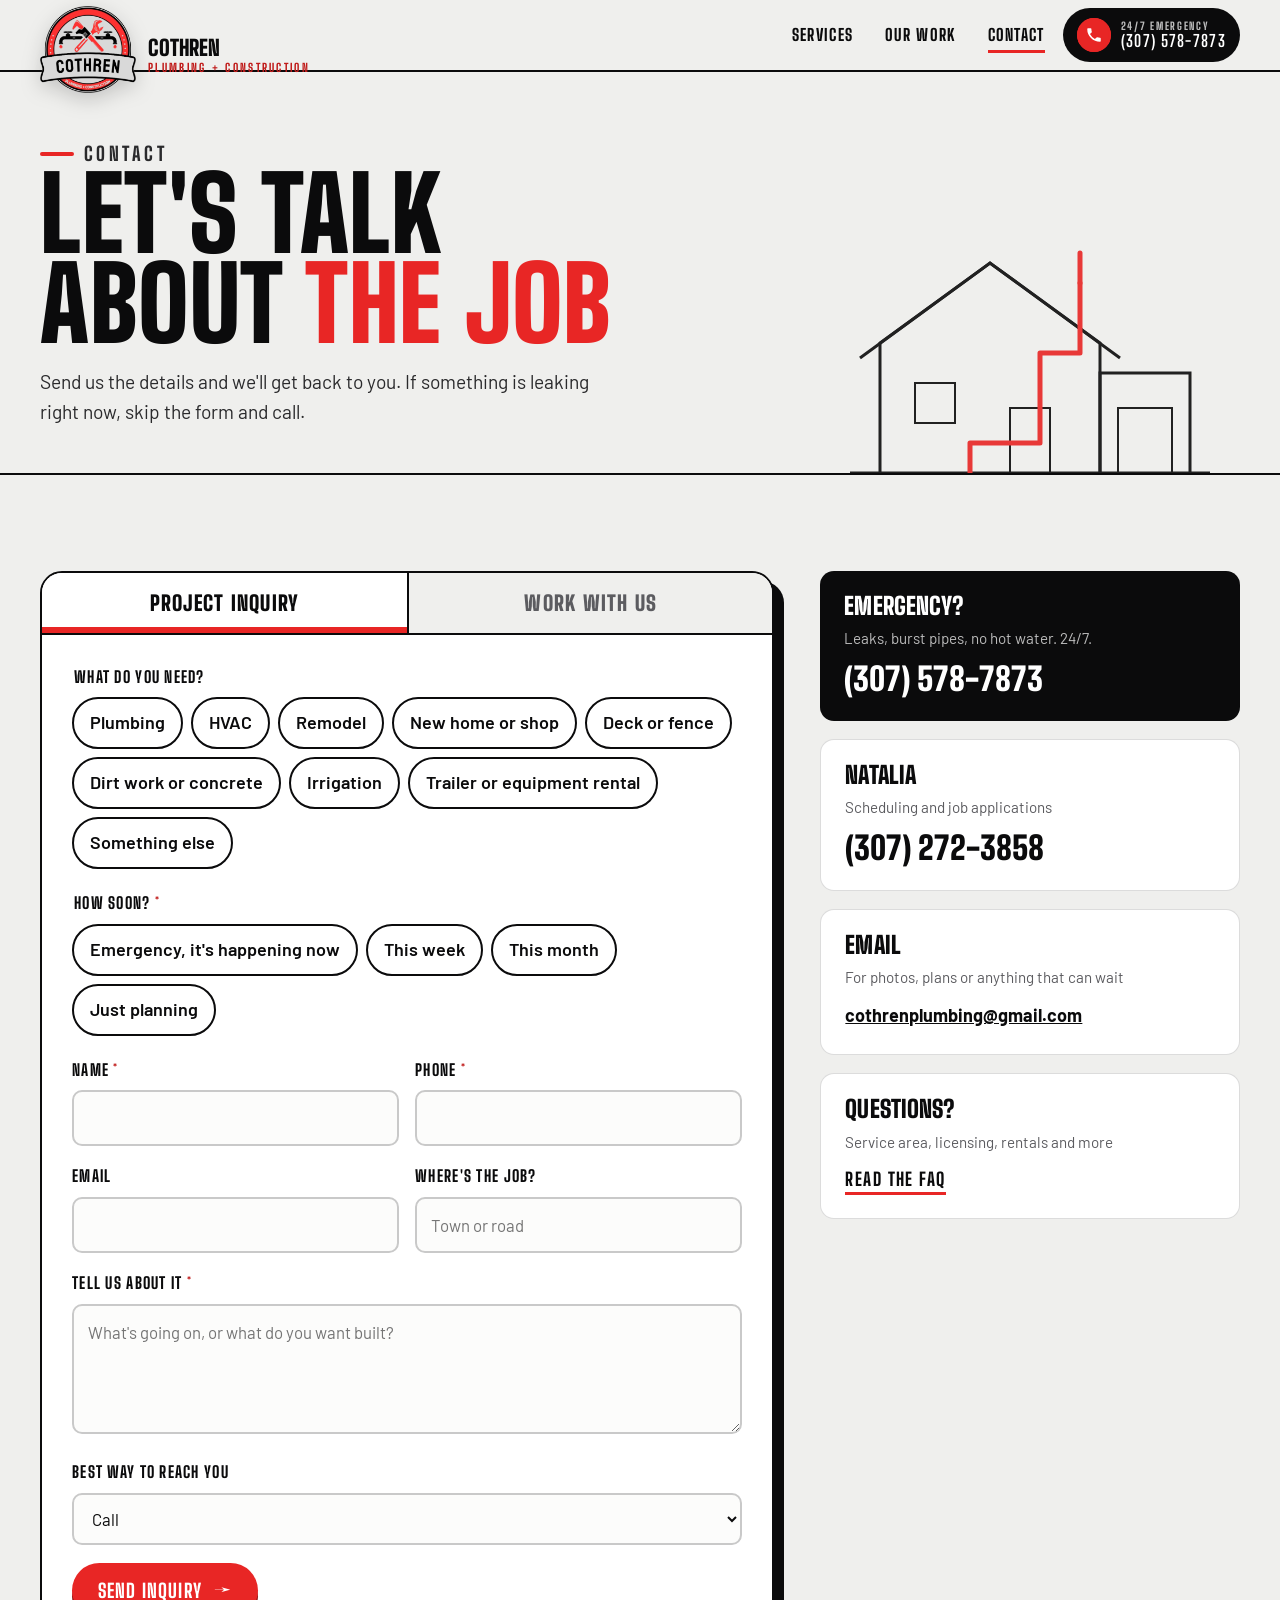
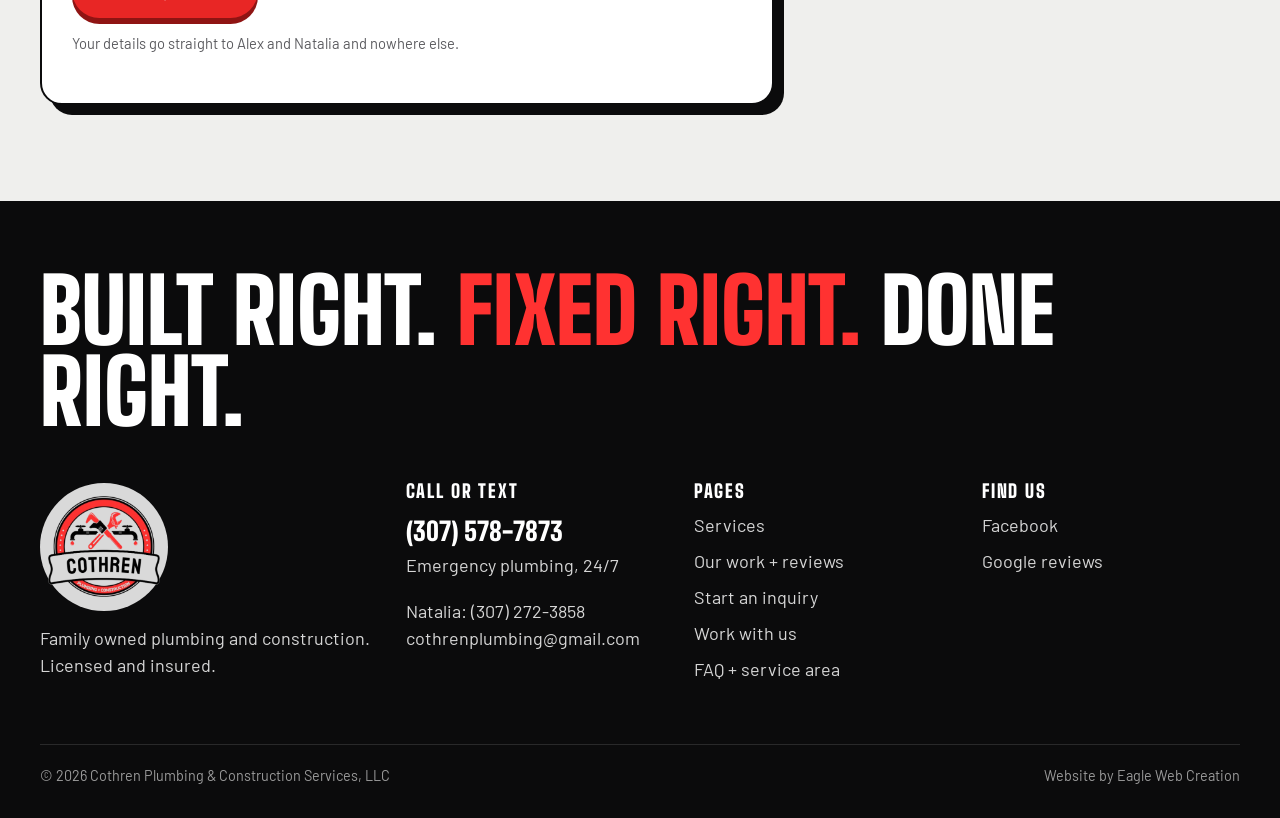
==== contact.html @ 274f6be0 "First version of the Cothren Plumbing & Construction site Five pages (home, services, work, contact," ====
<!doctype html>
<html lang="en">
<head>
<meta charset="utf-8">
<meta name="viewport" content="width=device-width, initial-scale=1">
<title>Start an Inquiry or Apply to Work With Us | Cothren Plumbing &amp; Construction</title>
<meta name="description" content="Tell Cothren Plumbing &amp; Construction about your plumbing, remodel, build or dirt work job, or send an inquiry about working on the crew. Emergency plumbing: call 24/7.">
<meta name="robots" content="noindex, nofollow">
<link rel="canonical" href="https://cothrenplumbingandconstruction.com/contact">
<meta name="theme-color" content="#0B0B0C">
<meta property="og:type" content="website">
<meta property="og:site_name" content="Cothren Plumbing &amp; Construction">
<meta property="og:title" content="Start an Inquiry or Apply to Work With Us | Cothren Plumbing &amp; Construction">
<meta property="og:description" content="Tell Cothren Plumbing &amp; Construction about your plumbing, remodel, build or dirt work job, or send an inquiry about working on the crew. Emergency plumbing: call 24/7.">
<meta property="og:url" content="https://cothrenplumbingandconstruction.com/contact">
<meta property="og:image" content="https://cothrenplumbingandconstruction.com/images/og-cothren.jpg">
<meta property="og:image:width" content="1200">
<meta property="og:image:height" content="630">
<meta property="og:image:alt" content="Cothren Plumbing &amp; Construction badge logo with the words Built right. Fixed right. Done right.">
<meta name="twitter:card" content="summary_large_image">
<link rel="icon" href="/favicon.ico" sizes="any">
<link rel="icon" href="/images/favicon-32.png" type="image/png" sizes="32x32">
<link rel="apple-touch-icon" href="/images/apple-touch-icon.png">
<link rel="preconnect" href="https://fonts.googleapis.com">
<link rel="preconnect" href="https://fonts.gstatic.com" crossorigin>
<link rel="stylesheet" href="https://fonts.googleapis.com/css2?family=Barlow:wght@400;600;700&family=Big+Shoulders+Display:wght@800;900&family=Caveat:wght@700&display=swap">
<link rel="stylesheet" href="/styles.css?v=1">
<script type="application/ld+json">{"@context":"https://schema.org","@type":["Plumber","GeneralContractor"],"@id":"https://cothrenplumbingandconstruction.com/#business","name":"Cothren Plumbing & Construction Services, LLC","alternateName":"Cothren Plumbing & Construction","slogan":"Built right. Fixed right. Done right.","url":"https://cothrenplumbingandconstruction.com/","logo":"https://cothrenplumbingandconstruction.com/images/icon-512.png","image":["https://cothrenplumbingandconstruction.com/images/og-cothren.jpg","https://cothrenplumbingandconstruction.com/images/work/kitchen-remodel.jpg","https://cothrenplumbingandconstruction.com/images/work/framing-log-cabin.jpg"],"telephone":"+13075787873","email":"cothrenplumbing@gmail.com","founder":[{"@type":"Person","name":"Alex Cothren"},{"@type":"Person","name":"Natalia Cothren"}],"address":{"@type":"PostalAddress","addressLocality":"Lovell","addressRegion":"WY","addressCountry":"US"},"areaServed":[{"@type":"City","name":"Lovell, Wyoming"},{"@type":"Place","name":"Big Horn Basin, Wyoming"}],"openingHoursSpecification":[{"@type":"OpeningHoursSpecification","dayOfWeek":["Monday","Tuesday","Wednesday","Thursday","Friday","Saturday","Sunday"],"opens":"00:00","closes":"23:59"}],"contactPoint":[{"@type":"ContactPoint","telephone":"+13075787873","contactType":"customer service","availableLanguage":"English"},{"@type":"ContactPoint","telephone":"+13072723858","contactType":"employment inquiries"}],"knowsAbout":["Plumbing","HVAC","Remodeling","New construction","Excavation","Concrete","Irrigation"],"hasOfferCatalog":{"@type":"OfferCatalog","name":"Plumbing and construction services","itemListElement":[{"@type":"Offer","itemOffered":{"@type":"Service","name":"Emergency plumbing"}},{"@type":"Offer","itemOffered":{"@type":"Service","name":"Plumbing repair"}},{"@type":"Offer","itemOffered":{"@type":"Service","name":"Water heater repair and replacement"}},{"@type":"Offer","itemOffered":{"@type":"Service","name":"Sewer and drain lines"}},{"@type":"Offer","itemOffered":{"@type":"Service","name":"HVAC"}},{"@type":"Offer","itemOffered":{"@type":"Service","name":"Full and partial remodels"}},{"@type":"Offer","itemOffered":{"@type":"Service","name":"Bathroom remodels"}},{"@type":"Offer","itemOffered":{"@type":"Service","name":"Flooring"}},{"@type":"Offer","itemOffered":{"@type":"Service","name":"Framing"}},{"@type":"Offer","itemOffered":{"@type":"Service","name":"Drywall"}},{"@type":"Offer","itemOffered":{"@type":"Service","name":"Painting"}},{"@type":"Offer","itemOffered":{"@type":"Service","name":"Window installation"}},{"@type":"Offer","itemOffered":{"@type":"Service","name":"New construction homes"}},{"@type":"Offer","itemOffered":{"@type":"Service","name":"New construction shops"}},{"@type":"Offer","itemOffered":{"@type":"Service","name":"Shed and garage builds"}},{"@type":"Offer","itemOffered":{"@type":"Service","name":"Deck and fence building and repair"}},{"@type":"Offer","itemOffered":{"@type":"Service","name":"Excavation"}},{"@type":"Offer","itemOffered":{"@type":"Service","name":"Dirt work"}},{"@type":"Offer","itemOffered":{"@type":"Service","name":"Concrete"}},{"@type":"Offer","itemOffered":{"@type":"Service","name":"Irrigation, pump and sprinkler installation and repair"}},{"@type":"Offer","itemOffered":{"@type":"Service","name":"Custom landscaping"}},{"@type":"Offer","itemOffered":{"@type":"Service","name":"Trailer and equipment rentals"}}]},"sameAs":["https://www.facebook.com/profile.php?id=100093458192130","https://maps.google.com/?cid=2428096100766820011"]}</script>
<script type="application/ld+json">{"@context":"https://schema.org","@type":"BreadcrumbList","itemListElement":[{"@type":"ListItem","position":1,"name":"Home","item":"https://cothrenplumbingandconstruction.com/"},{"@type":"ListItem","position":2,"name":"Contact","item":"https://cothrenplumbingandconstruction.com/contact"}]}</script>
</head>
<body>
<a class="skip" href="#main">Skip to content</a>
<header class="top">
  <div class="wrap">
    <a class="brand" href="/" aria-label="Cothren Plumbing &amp; Construction home">
      <img src="/images/logo-badge-360.png" alt="" width="360" height="325">
      <span class="name">Cothren<small>Plumbing + Construction</small></span>
    </a>
    <button class="menu-btn" type="button" aria-expanded="false" aria-controls="nav" aria-label="Menu"><span></span><span></span><span></span></button>
    <nav class="nav" id="nav" aria-label="Main">
      <a href="/services">Services</a>
      <a href="/work">Our Work</a>
      <a href="/contact" aria-current="page">Contact</a>
      <a class="call-pill" href="tel:+13075787873"><span class="dot"><svg viewBox="0 0 24 24" width="18" height="18" aria-hidden="true"><path fill="currentColor" d="M6.6 10.8a15.1 15.1 0 0 0 6.6 6.6l2.2-2.2a1 1 0 0 1 1-.25 11.4 11.4 0 0 0 3.6.57 1 1 0 0 1 1 1V20a1 1 0 0 1-1 1A17 17 0 0 1 3 4a1 1 0 0 1 1-1h3.5a1 1 0 0 1 1 1c0 1.25.2 2.45.57 3.57a1 1 0 0 1-.25 1z"/></svg></span><span><small>24/7 emergency</small><b>(307) 578-7873</b></span></a>
    </nav>
  </div>
</header>
<main id="main">
<section class="page-head">
  <div class="wrap">
    <p class="kicker">Contact</p>
    <h1>Let's talk<br>about <em>the job</em></h1>
    <p>Send us the details and we'll get back to you. If something is leaking right now, skip the form and call.</p>
  </div>
  <svg class="mini-house" viewBox="0 0 420 260" fill="none" aria-hidden="true">
  <path d="M30 250h360" stroke="#0B0B0C" stroke-width="3"/>
  <path d="M60 250V120l110-80 110 80v130" stroke="#0B0B0C" stroke-width="3"/>
  <path d="M280 250V150h90v100" stroke="#0B0B0C" stroke-width="3"/>
  <path d="M40 135l130-95 130 95" stroke="#0B0B0C" stroke-width="3"/>
  <rect x="95" y="160" width="40" height="40" stroke="#0B0B0C" stroke-width="2"/>
  <rect x="190" y="185" width="40" height="65" stroke="#0B0B0C" stroke-width="2"/>
  <rect x="298" y="185" width="54" height="65" stroke="#0B0B0C" stroke-width="2"/>
  <path d="M150 250v-30h70v-90h40V60" stroke="#E82625" stroke-width="5" stroke-linecap="round" stroke-linejoin="round"/>
  <line x1="260" y1="60" x2="260" y2="30" stroke="#E82625" stroke-width="5" stroke-linecap="round"/>
</svg>
</section>
<section class="pad">
  <div class="wrap contact-grid">
    <div class="formbox">
      <div class="tabs" role="tablist" aria-label="Choose a form">
        <button role="tab" id="tab-project" aria-selected="true" aria-controls="project-form">Project inquiry</button>
        <button role="tab" id="tab-job" aria-selected="false" aria-controls="job-form" tabindex="-1">Work with us</button>
      </div>

      <form class="inq" id="project-form" role="tabpanel" aria-labelledby="tab-project" action="https://formsubmit.co/cothrenplumbing@gmail.com" method="POST">
        <input type="hidden" name="_subject" value="New project inquiry from the website">
        <input type="hidden" name="_template" value="table">
        <input type="hidden" name="Form" value="Project inquiry">
        <div class="hp" aria-hidden="true"><label>Leave this empty <input type="text" name="_honey" tabindex="-1" autocomplete="off"></label></div>
        <fieldset><legend>What do you need?</legend><div class="chips"><label><input type="checkbox" name="Job type" value="Plumbing" data-k="plumbing"><span>Plumbing</span></label><label><input type="checkbox" name="Job type" value="HVAC" data-k="hvac"><span>HVAC</span></label><label><input type="checkbox" name="Job type" value="Remodel" data-k="remodel"><span>Remodel</span></label><label><input type="checkbox" name="Job type" value="New home or shop" data-k="new-build"><span>New home or shop</span></label><label><input type="checkbox" name="Job type" value="Deck or fence" data-k="deck"><span>Deck or fence</span></label><label><input type="checkbox" name="Job type" value="Dirt work or concrete" data-k="dirt"><span>Dirt work or concrete</span></label><label><input type="checkbox" name="Job type" value="Irrigation" data-k="irrigation"><span>Irrigation</span></label><label><input type="checkbox" name="Job type" value="Trailer or equipment rental" data-k="rentals"><span>Trailer or equipment rental</span></label><label><input type="checkbox" name="Job type" value="Something else" data-k="other"><span>Something else</span></label></div></fieldset>
        <fieldset><legend>How soon? <span class="req">*</span></legend><div class="chips"><label class=urgent><input type="radio" name="How soon" value="Emergency, it's happening now" required><span>Emergency, it's happening now</span></label><label><input type="radio" name="How soon" value="This week"><span>This week</span></label><label><input type="radio" name="How soon" value="This month"><span>This month</span></label><label><input type="radio" name="How soon" value="Just planning"><span>Just planning</span></label></div></fieldset>
        <div class="alert" id="urgent-alert" hidden><svg viewBox="0 0 24 24" width="18" height="18" aria-hidden="true"><path fill="currentColor" d="M6.6 10.8a15.1 15.1 0 0 0 6.6 6.6l2.2-2.2a1 1 0 0 1 1-.25 11.4 11.4 0 0 0 3.6.57 1 1 0 0 1 1 1V20a1 1 0 0 1-1 1A17 17 0 0 1 3 4a1 1 0 0 1 1-1h3.5a1 1 0 0 1 1 1c0 1.25.2 2.45.57 3.57a1 1 0 0 1-.25 1z"/></svg><span>For an emergency, please call <a href="tel:+13075787873">(307) 578-7873</a> now. We take calls 24/7.</span></div>
        <div class="row2">
          <div class="field"><label class="lbl" for="p-name">Name <span class="req">*</span></label><input type="text" id="p-name" name="Name" autocomplete="name" required></div>
          <div class="field"><label class="lbl" for="p-phone">Phone <span class="req">*</span></label><input type="tel" id="p-phone" name="Phone" autocomplete="tel" required></div>
        </div>
        <div class="row2">
          <div class="field"><label class="lbl" for="p-email">Email</label><input type="email" id="p-email" name="email" autocomplete="email"></div>
          <div class="field"><label class="lbl" for="p-where">Where's the job?</label><input type="text" id="p-where" name="Job location" placeholder="Town or road"></div>
        </div>
        <div class="field"><label class="lbl" for="p-msg">Tell us about it <span class="req">*</span></label><textarea id="p-msg" name="Details" required placeholder="What's going on, or what do you want built?"></textarea></div>
        <div class="field"><label class="lbl" for="p-best">Best way to reach you</label><select id="p-best" name="Best way to reach you"><option>Call</option><option>Text</option><option>Email</option></select></div>
        <button class="btn" type="submit">Send inquiry <span class="arr" aria-hidden="true">&rarr;</span></button>
        <p class="form-note" hidden aria-live="polite"></p>
        <p class="fine">Your details go straight to Alex and Natalia and nowhere else.</p>
      </form>

      <form class="inq" id="job-form" role="tabpanel" aria-labelledby="tab-job" action="https://formsubmit.co/cothrenplumbing@gmail.com" method="POST" hidden>
        <input type="hidden" name="_subject" value="Employment inquiry from the website">
        <input type="hidden" name="_template" value="table">
        <input type="hidden" name="Form" value="Employment inquiry">
        <div class="hp" aria-hidden="true"><label>Leave this empty <input type="text" name="_honey" tabindex="-1" autocomplete="off"></label></div>
        <p style="font-size:1.1rem">Want to work with us? Tell us a little about yourself and Natalia will reach out about next steps.</p>
        <div class="row2">
          <div class="field"><label class="lbl" for="j-name">Name <span class="req">*</span></label><input type="text" id="j-name" name="Name" autocomplete="name" required></div>
          <div class="field"><label class="lbl" for="j-phone">Phone <span class="req">*</span></label><input type="tel" id="j-phone" name="Phone" autocomplete="tel" required></div>
        </div>
        <div class="field"><label class="lbl" for="j-email">Email</label><input type="email" id="j-email" name="email" autocomplete="email"></div>
        <div class="row2">
          <div class="field"><label class="lbl" for="j-trade">Position or trade <span class="req">*</span></label><select id="j-trade" name="Position or trade" required><option value="">Pick one</option><option>Plumbing</option><option>Construction or carpentry</option><option>Equipment operator or dirt work</option><option>General laborer</option><option>Other</option></select></div>
          <div class="field"><label class="lbl" for="j-exp">Experience <span class="req">*</span></label><select id="j-exp" name="Experience" required><option value="">Pick one</option><option>New and ready to learn</option><option>Less than 1 year</option><option>1 to 3 years</option><option>3 to 5 years</option><option>5+ years</option></select></div>
        </div>
        <div class="field"><label class="lbl" for="j-lic">Licenses or certifications</label><input type="text" id="j-lic" name="Licenses or certifications" placeholder="Optional"></div>
        <div class="field"><label class="lbl" for="j-msg">Tell us about yourself</label><textarea id="j-msg" name="About" placeholder="Past jobs, what you're good at, when you can start"></textarea></div>
        <button class="btn" type="submit">Send job inquiry <span class="arr" aria-hidden="true">&rarr;</span></button>
        <p class="form-note" hidden aria-live="polite"></p>
        <p class="fine">Please don't include your social security number, birth date or ID numbers here. Prefer a paper or email application? Call or text Natalia at <a href="tel:+13072723858">(307) 272-3858</a>.</p>
      </form>
    </div>

    <aside class="side">
      <div class="card red">
        <h3>Emergency?</h3>
        <small>Leaks, burst pipes, no hot water. 24/7.</small>
        <a class="big" href="tel:+13075787873">(307) 578-7873</a>
      </div>
      <div class="card">
        <h3>Natalia</h3>
        <small>Scheduling and job applications</small>
        <a class="big" href="tel:+13072723858">(307) 272-3858</a>
      </div>
      <div class="card">
        <h3>Email</h3>
        <small>For photos, plans or anything that can wait</small>
        <a href="mailto:cothrenplumbing@gmail.com" style="font-weight:700;word-break:break-all">cothrenplumbing@gmail.com</a>
      </div>
      <div class="card">
        <h3>Questions?</h3>
        <small>Service area, licensing, rentals and more</small>
        <a class="textlink" href="/faq">Read the FAQ</a>
      </div>
    </aside>
  </div>
</section>
</main>
<footer class="foot">
  <div class="wrap">
    <p class="motto-line">Built right. <span>Fixed right.</span> Done right.</p>
    <div class="cols">
      <div>
        <div class="disc"><img src="/images/logo-badge-360.png" alt="Cothren Plumbing &amp; Construction logo" width="360" height="325" loading="lazy"></div>
        <p>Family owned plumbing and construction. Licensed and insured.</p>
      </div>
      <div>
        <h4>Call or text</h4>
        <p><a class="tel" href="tel:+13075787873">(307) 578-7873</a><br>Emergency plumbing, 24/7</p>
        <p>Natalia: <a href="tel:+13072723858">(307) 272-3858</a><br><a href="mailto:cothrenplumbing@gmail.com">cothrenplumbing@gmail.com</a></p>
      </div>
      <div>
        <h4>Pages</h4>
        <ul><li><a href="/services">Services</a></li><li><a href="/work">Our work + reviews</a></li><li><a href="/contact">Start an inquiry</a></li><li><a href="/contact#jobs">Work with us</a></li><li><a href="/faq">FAQ + service area</a></li></ul>
      </div>
      <div>
        <h4>Find us</h4>
        <ul><li><a href="https://www.facebook.com/profile.php?id=100093458192130" rel="noopener" target="_blank">Facebook</a></li><li><a href="https://maps.google.com/?cid=2428096100766820011" rel="noopener" target="_blank">Google reviews</a></li></ul>
      </div>
    </div>
    <div class="legal"><span>&copy; <span data-year>2026</span> Cothren Plumbing &amp; Construction Services, LLC</span><span>Website by <a href="https://eaglewebcreation.com" rel="noopener">Eagle Web Creation</a></span></div>
  </div>
</footer>
<nav class="dock" aria-label="Quick contact"><a href="tel:+13075787873"><svg viewBox="0 0 24 24" width="18" height="18" aria-hidden="true"><path fill="currentColor" d="M6.6 10.8a15.1 15.1 0 0 0 6.6 6.6l2.2-2.2a1 1 0 0 1 1-.25 11.4 11.4 0 0 0 3.6.57 1 1 0 0 1 1 1V20a1 1 0 0 1-1 1A17 17 0 0 1 3 4a1 1 0 0 1 1-1h3.5a1 1 0 0 1 1 1c0 1.25.2 2.45.57 3.57a1 1 0 0 1-.25 1z"/></svg> Call</a><a href="/contact">Inquiry</a></nav>
<script src="/site.js?v=1" defer></script>
</body>
</html>
---- styles.css ----
/* Cothren Plumbing & Construction — site styles
   Palette from their badge logo: red, black, white and the light shop grey. */
:root {
  --red: #E82625;        /* badge red, slightly deepened for text on light */
  --red-bright: #FF3231; /* badge red as drawn */
  --red-ink: #C01B1A;    /* small red text on white */
  --ink: #0B0B0C;
  --ink-2: #2A2A2C;
  --grey: #D9D9D9;       /* their site grey */
  --paper: #EFEFED;
  --white: #FFFFFF;
  --muted: #5C5C60;
  --line: rgba(11, 11, 12, .14);
  --display: "Big Shoulders Display", "Oswald", "Arial Narrow", sans-serif;
  --body: "Barlow", "Segoe UI", Arial, sans-serif;
  --hand: "Caveat", "Comic Sans MS", cursive;
  --wrap: 1200px;
  --radius: 14px;
}
*, *::before, *::after { box-sizing: border-box; }
html { -webkit-text-size-adjust: 100%; scroll-behavior: smooth; }
@media (prefers-reduced-motion: reduce) { html { scroll-behavior: auto; } *, *::before, *::after { animation-duration: .001ms !important; animation-iteration-count: 1 !important; transition-duration: .001ms !important; } }
body { margin: 0; font-family: var(--body); font-size: 18px; line-height: 1.55; color: var(--ink); background: var(--paper); }
img { max-width: 100%; height: auto; display: block; }
a { color: inherit; }
p { margin: 0 0 1em; }
h1, h2, h3, h4 { font-family: var(--display); font-weight: 900; line-height: .95; margin: 0 0 .4em; letter-spacing: .005em; text-transform: uppercase; }
h2 { font-size: clamp(2.4rem, 5.4vw, 4.4rem); }
h3 { font-size: 1.7rem; }
.wrap { width: min(var(--wrap), 100% - 32px); margin-inline: auto; }
.skip { position: absolute; left: -999px; top: 8px; background: var(--ink); color: #fff; padding: 10px 14px; z-index: 100; }
.skip:focus { left: 8px; }
:focus-visible { outline: 3px solid var(--red); outline-offset: 3px; }
.sr { position: absolute; width: 1px; height: 1px; overflow: hidden; clip: rect(0 0 0 0); white-space: nowrap; }
.hand { font-family: var(--hand); font-weight: 700; text-transform: none; letter-spacing: 0; }
.kicker { font-family: var(--display); font-weight: 800; text-transform: uppercase; letter-spacing: .18em; font-size: .92rem; color: var(--red-ink); display: inline-flex; align-items: center; gap: 10px; margin: 0 0 14px; }
.kicker::before { content: ""; width: 34px; height: 4px; border-radius: 4px; background: var(--red); }
.on-dark .kicker { color: var(--red-bright); }

/* ---------- buttons ---------- */
.btn { --bg: var(--red); --fg: #fff; display: inline-flex; align-items: center; gap: 12px; padding: 16px 26px; border-radius: 999px; background: var(--bg); color: var(--fg); font-family: var(--display); font-weight: 800; font-size: 1.2rem; letter-spacing: .06em; text-transform: uppercase; text-decoration: none; border: 0; cursor: pointer; position: relative; overflow: hidden; transition: transform .2s ease, box-shadow .2s ease; box-shadow: 0 6px 0 #8f1413; }
.btn:hover { transform: translateY(-2px); box-shadow: 0 8px 0 #8f1413; }
.btn:active { transform: translateY(4px); box-shadow: 0 2px 0 #8f1413; }
.btn .arr { transition: transform .2s ease; }
.btn:hover .arr { transform: translateX(4px); }
.btn.dark { --bg: var(--ink); box-shadow: 0 6px 0 #000; }
.btn.light { --bg: #fff; --fg: var(--ink); box-shadow: 0 6px 0 var(--grey); }
.textlink { font-family: var(--display); font-weight: 800; text-transform: uppercase; letter-spacing: .08em; text-decoration: none; border-bottom: 3px solid var(--red); padding-bottom: 2px; }
.textlink:hover { color: var(--red-ink); }

/* ---------- header: the badge hangs below the bar like a tag ---------- */
.top { position: sticky; top: 0; z-index: 40; background: rgba(239, 239, 237, .92); backdrop-filter: saturate(1.4) blur(8px); -webkit-backdrop-filter: saturate(1.4) blur(8px); border-bottom: 2px solid var(--ink); }
.top .wrap { display: flex; align-items: center; gap: 24px; height: 70px; }
.brand { display: flex; align-items: center; gap: 12px; text-decoration: none; flex: 0 0 auto; align-self: flex-start; }
.brand img { width: 96px; height: auto; margin-top: 6px; filter: drop-shadow(0 6px 10px rgba(0,0,0,.18)); transition: transform .3s ease; }
.brand:hover img { transform: rotate(-6deg); }
.brand .name { font-family: var(--display); font-weight: 900; text-transform: uppercase; line-height: .9; font-size: 1.35rem; margin-top: 20px; }
.brand .name small { display: block; font-size: .72rem; letter-spacing: .2em; color: var(--red-ink); font-weight: 800; margin-top: 4px; }
.nav { margin-left: auto; display: flex; align-items: center; gap: 4px; }
.nav a { font-family: var(--display); font-weight: 800; text-transform: uppercase; letter-spacing: .08em; text-decoration: none; font-size: 1.02rem; padding: 10px 14px; border-radius: 999px; position: relative; }
.nav a::after { content: ""; position: absolute; left: 14px; right: 14px; bottom: 5px; height: 3px; background: var(--red); transform: scaleX(0); transform-origin: left; transition: transform .25s ease; }
.nav a:hover::after, .nav a[aria-current="page"]::after { transform: scaleX(1); }
.call-pill { display: inline-flex; align-items: center; gap: 10px; background: var(--ink); color: #fff; text-decoration: none; padding: 8px 16px 8px 8px; border-radius: 999px; font-family: var(--display); font-weight: 800; letter-spacing: .05em; font-size: 1.05rem; white-space: nowrap; }
.call-pill .dot { width: 34px; height: 34px; border-radius: 50%; background: var(--red); display: grid; place-items: center; position: relative; }
.call-pill .dot::after { content: ""; position: absolute; inset: 0; border-radius: 50%; border: 2px solid var(--red); animation: ping 2.2s ease-out infinite; }
.call-pill small { display: block; font-size: .66rem; letter-spacing: .16em; color: #bdbdbd; line-height: 1; }
.call-pill b { display: block; line-height: 1.05; }
@keyframes ping { from { transform: scale(1); opacity: .9; } to { transform: scale(1.8); opacity: 0; } }
.menu-btn { display: none; margin-left: auto; background: var(--ink); color: #fff; border: 0; width: 48px; height: 48px; border-radius: 50%; cursor: pointer; }
.menu-btn span { display: block; width: 20px; height: 2px; background: #fff; margin: 4px auto; transition: transform .2s ease, opacity .2s ease; }
.menu-btn[aria-expanded="true"] span:nth-child(1) { transform: translateY(6px) rotate(45deg); }
.menu-btn[aria-expanded="true"] span:nth-child(2) { opacity: 0; }
.menu-btn[aria-expanded="true"] span:nth-child(3) { transform: translateY(-6px) rotate(-45deg); }
@media (max-width: 980px) {
  .top .wrap { height: 62px; }
  .brand img { width: 74px; }
  .brand .name { margin-top: 14px; font-size: 1.15rem; }
  .menu-btn { display: block; }
  .nav { position: fixed; inset: 62px 0 auto 0; flex-direction: column; align-items: stretch; gap: 0; background: var(--ink); padding: 18px 16px 26px; transform: translateY(-120%); transition: transform .3s ease; z-index: -1; }
  .nav.open { transform: none; }
  .nav a { color: #fff; font-size: 1.6rem; padding: 12px 6px; border-bottom: 1px solid rgba(255,255,255,.12); border-radius: 0; }
  .nav a::after { left: 6px; right: auto; width: 40px; bottom: 8px; }
  .nav .call-pill { margin-top: 18px; justify-content: center; padding: 12px; font-size: 1.3rem; border: 2px solid var(--red); }
  .nav .call-pill::after { display: none; }
}
@media (max-width: 420px) { .brand .name { display: none; } }

/* sticky phone bar on small screens */
.dock { display: none; }
@media (max-width: 760px) {
  .dock { display: grid; grid-template-columns: 1fr 1fr; position: fixed; left: 0; right: 0; bottom: 0; z-index: 45; background: var(--ink); padding: 8px 10px calc(8px + env(safe-area-inset-bottom)); gap: 8px; box-shadow: 0 -6px 20px rgba(0,0,0,.25); }
  .dock a { display: flex; align-items: center; justify-content: center; gap: 8px; padding: 12px 6px; border-radius: 10px; font-family: var(--display); font-weight: 800; text-transform: uppercase; letter-spacing: .06em; text-decoration: none; color: #fff; font-size: 1.05rem; }
  .dock a:first-child { background: var(--red); }
  .dock a:last-child { border: 2px solid #fff; }
  body { padding-bottom: 74px; }
}

/* ---------- home hero: motto left, 3D house right ---------- */
.hero { position: relative; overflow: hidden; padding: 70px 0 40px; }
.hero .wrap { display: grid; grid-template-columns: minmax(0, 5fr) minmax(0, 7fr); align-items: center; gap: 10px; }
.motto { font-size: clamp(3.6rem, 9vw, 7.6rem); line-height: .86; margin: 0 0 26px; }
.motto span { display: block; position: relative; width: max-content; max-width: 100%; }
.motto .ln { opacity: 0; transform: translateY(24px); animation: rise .7s cubic-bezier(.2,.8,.2,1) forwards; }
.motto .ln:nth-child(2) { animation-delay: .18s; color: var(--red); }
.motto .ln:nth-child(3) { animation-delay: .36s; }
.motto .ln:nth-child(2)::after { content: ""; position: absolute; left: 0; right: 0; bottom: -2px; height: 8px; background: var(--ink); transform: scaleX(0); transform-origin: left; animation: wipe .6s .9s ease forwards; }
@keyframes rise { to { opacity: 1; transform: none; } }
@keyframes wipe { to { transform: scaleX(1); } }
.hero-lede { font-size: 1.2rem; max-width: 34ch; color: var(--ink-2); margin-bottom: 28px; }
.hero-cta { display: flex; flex-wrap: wrap; align-items: center; gap: 18px 26px; }
.hero-cta .or { font-family: var(--display); font-weight: 800; text-transform: uppercase; letter-spacing: .08em; }
.hero-cta .or a { color: var(--red-ink); text-decoration: none; border-bottom: 3px solid currentColor; }
.stage { position: relative; aspect-ratio: 7 / 5; min-height: 340px; touch-action: pan-y; }
.stage canvas { position: absolute; inset: 0; width: 100%; height: 100%; }
.stage .note { position: absolute; left: 0; top: 0; pointer-events: none; opacity: 0; transition: opacity .6s ease; will-change: transform; }
.stage .note.on { opacity: 1; }
.stage .note span { position: absolute; white-space: nowrap; font-family: var(--hand); font-weight: 700; font-size: 1.45rem; color: var(--ink); line-height: 1; }
.stage .note i { position: absolute; width: 10px; height: 10px; border-radius: 50%; background: var(--red); left: -5px; top: -5px; box-shadow: 0 0 0 4px rgba(232,38,37,.18); }
.stage .note.r span { left: 18px; top: -30px; }
.stage .note.l span { right: 18px; top: -30px; }
.stage .note.b span { left: 16px; top: 8px; }
.stage .note.red span { color: var(--red-ink); }
.stage .hint { position: absolute; right: 6px; bottom: 0; font-family: var(--hand); font-size: 1.2rem; color: var(--muted); }
@media (max-width: 900px) {
  .hero { padding-top: 46px; }
  .hero .wrap { grid-template-columns: 1fr; }
  .stage { order: -1; margin: 0 -10px; min-height: 0; }
  .stage .note span { font-size: 1.2rem; }
  .stage .note[data-at="roof"] { display: none; }
  .stage .note.l span { right: -10px; top: -34px; }
  .stage .hint { display: none; }
}

/* ---------- emergency band ---------- */
.band { background: var(--ink); color: #fff; position: relative; }
.band .wrap { display: flex; align-items: center; gap: 22px; padding: 22px 0; flex-wrap: wrap; }
.drop { width: 46px; height: 46px; flex: 0 0 auto; }
.drop path { fill: var(--red-bright); transform-origin: 50% 0; animation: drip 2.4s ease-in-out infinite; }
@keyframes drip { 0%, 100% { transform: scaleY(1); } 50% { transform: scaleY(1.08) translateY(2px); } }
.band p { margin: 0; font-size: 1.25rem; flex: 1 1 320px; }
.band p b { font-family: var(--display); font-weight: 900; text-transform: uppercase; font-size: 1.6rem; letter-spacing: .03em; display: block; line-height: 1; margin-bottom: 4px; }
.band .btn { box-shadow: 0 6px 0 #5e0d0c; }

/* pipe divider (red pipe with fittings) */
.pipe { height: 26px; position: relative; background: linear-gradient(var(--paper), var(--paper)); }
.pipe::before { content: ""; position: absolute; left: 0; right: 0; top: 9px; height: 8px; background: var(--red); }
.pipe i { position: absolute; top: 4px; width: 18px; height: 18px; border-radius: 4px; background: var(--ink); }

section { position: relative; }
.pad { padding: 96px 0; }
@media (max-width: 760px) { .pad { padding: 64px 0; } }

/* ---------- two trades toggle ---------- */
.trades-head { display: flex; flex-wrap: wrap; align-items: end; justify-content: space-between; gap: 18px 30px; margin-bottom: 34px; }
.trades-head h2 { margin: 0; }
.switch { display: inline-grid; grid-template-columns: 1fr 1fr; background: var(--ink); border-radius: 999px; padding: 6px; position: relative; isolation: isolate; }
.switch button { font-family: var(--display); font-weight: 900; text-transform: uppercase; font-size: 1.25rem; letter-spacing: .06em; padding: 12px 26px; border: 0; background: none; color: #fff; cursor: pointer; border-radius: 999px; position: relative; z-index: 1; transition: color .25s ease; }
.switch button[aria-selected="true"] { color: #fff; }
.switch .knob { position: absolute; z-index: 0; top: 6px; bottom: 6px; left: 6px; width: calc(50% - 6px); border-radius: 999px; background: var(--red); transition: transform .35s cubic-bezier(.6,.0,.2,1); }
.switch[data-side="build"] .knob { transform: translateX(100%); }
.trade { display: grid; grid-template-columns: minmax(0, 6fr) minmax(0, 5fr); gap: 40px; align-items: stretch; }
.trade[hidden] { display: none; }
.trade .pic { position: relative; border-radius: var(--radius); overflow: hidden; min-height: 380px; background: var(--grey); }
.trade .pic img { position: absolute; inset: 0; width: 100%; height: 100%; object-fit: cover; transition: transform 1.2s ease; }
.trade.show .pic img { animation: settle 1.2s ease; }
@keyframes settle { from { transform: scale(1.08); } to { transform: scale(1); } }
.trade .pic .tag { position: absolute; left: 16px; bottom: 16px; background: #fff; padding: 8px 14px; border-radius: 999px; font-family: var(--display); font-weight: 800; text-transform: uppercase; letter-spacing: .06em; font-size: .95rem; }
.trade .copy h3 { font-size: clamp(2rem, 3.6vw, 2.8rem); }
.svc-list { list-style: none; margin: 18px 0 26px; padding: 0; columns: 2; column-gap: 26px; }
.svc-list li { break-inside: avoid; padding: 9px 0 9px 26px; border-bottom: 1px solid var(--line); position: relative; font-weight: 600; }
.svc-list li::before { content: ""; position: absolute; left: 0; top: 17px; width: 12px; height: 12px; border: 3px solid var(--red); border-radius: 3px; }
@media (max-width: 860px) { .trade { grid-template-columns: 1fr; } .trade .pic { min-height: 260px; } }
@media (max-width: 520px) { .svc-list { columns: 1; } .switch button { padding: 11px 16px; font-size: 1.1rem; } }

/* ---------- gauges ---------- */
.gauges { background: #fff; border-top: 2px solid var(--ink); border-bottom: 2px solid var(--ink); }
.gauges .wrap { display: grid; grid-template-columns: repeat(4, 1fr); }
.gauge { text-align: center; padding: 34px 12px 30px; border-left: 1px solid var(--line); }
.gauge:first-child { border-left: 0; }
.gauge svg { width: 132px; height: 82px; overflow: visible; }
.gauge .arc { fill: none; stroke: var(--grey); stroke-width: 10; stroke-linecap: round; }
.gauge .fill { fill: none; stroke: var(--red); stroke-width: 10; stroke-linecap: round; stroke-dasharray: 188.5; stroke-dashoffset: 188.5; transition: stroke-dashoffset 1.6s cubic-bezier(.2,.8,.2,1); }
.gauge .needle { transform-origin: 66px 72px; transform: rotate(-90deg); transition: transform 1.6s cubic-bezier(.3,1.4,.4,1); }
.gauge .hub { fill: var(--ink); }
.gauge b { display: block; font-family: var(--display); font-weight: 900; font-size: 3rem; line-height: 1; margin-top: 4px; }
.gauge span { display: block; font-family: var(--display); font-weight: 800; text-transform: uppercase; letter-spacing: .12em; font-size: .92rem; color: var(--muted); }
@media (max-width: 760px) { .gauges .wrap { grid-template-columns: 1fr 1fr; } .gauge:nth-child(3) { border-left: 0; } .gauge:nth-child(n+3) { border-top: 1px solid var(--line); } .gauge svg { width: 110px; height: 70px; } }

/* ---------- reviews carousel ---------- */
.reviews { background: var(--ink); color: #fff; overflow: hidden; }
.reviews .head { display: flex; flex-wrap: wrap; align-items: end; justify-content: space-between; gap: 20px; margin-bottom: 40px; }
.reviews .head h2 { margin: 0; }
.score { display: flex; gap: 12px; flex-wrap: wrap; }
.score a { display: inline-flex; align-items: center; gap: 10px; text-decoration: none; background: rgba(255,255,255,.07); border: 1px solid rgba(255,255,255,.18); padding: 10px 16px; border-radius: 999px; font-weight: 600; transition: background .2s ease; }
.score a:hover { background: rgba(255,255,255,.14); }
.score b { font-family: var(--display); font-size: 1.3rem; }
.stars { color: var(--red-bright); letter-spacing: 2px; }
.carousel { position: relative; }
.track { display: flex; gap: 24px; transition: transform .6s cubic-bezier(.6,0,.2,1); will-change: transform; touch-action: pan-y; }
.rv { flex: 0 0 calc((100% - 48px) / 3); background: #18181a; border: 1px solid rgba(255,255,255,.1); border-radius: 18px; padding: 30px 28px 26px; display: flex; flex-direction: column; position: relative; min-height: 330px; transition: opacity .5s ease, transform .5s ease; }
.rv::before { content: "\201C"; position: absolute; right: 18px; top: -18px; font-family: Georgia, serif; font-size: 7rem; line-height: 1; color: var(--red); opacity: .9; }
.rv .stars { font-size: 1.15rem; margin-bottom: 14px; }
.rv blockquote { margin: 0 0 22px; font-size: 1.12rem; line-height: 1.5; flex: 1; }
.rv .who { display: flex; align-items: center; gap: 12px; border-top: 1px solid rgba(255,255,255,.12); padding-top: 16px; }
.rv .av { width: 42px; height: 42px; border-radius: 50%; background: var(--red); display: grid; place-items: center; font-family: var(--display); font-weight: 900; font-size: 1.2rem; flex: 0 0 auto; }
.rv .who b { display: block; font-family: var(--display); font-weight: 800; letter-spacing: .04em; font-size: 1.15rem; text-transform: uppercase; }
.rv .who small { color: #aaa; font-size: .9rem; }
.rv.dim { opacity: .45; }
.ctrl { display: flex; align-items: center; gap: 18px; margin-top: 34px; }
.ctrl button { width: 56px; height: 56px; border-radius: 50%; border: 2px solid #fff; background: none; color: #fff; cursor: pointer; font-size: 1.4rem; display: grid; place-items: center; transition: background .2s ease, color .2s ease; flex: 0 0 auto; }
.ctrl button:hover { background: #fff; color: var(--ink); }
.ctrl button.pause { width: 44px; height: 44px; font-size: 1rem; border-color: rgba(255,255,255,.4); }
/* progress shown as a pipe filling with water */
.flow { flex: 1; height: 14px; border-radius: 10px; background: #2a2a2c; position: relative; overflow: hidden; border: 2px solid #3a3a3d; }
.flow i { position: absolute; left: 0; top: 0; bottom: 0; width: 0; background: linear-gradient(90deg, #a5100f, var(--red-bright)); border-radius: 10px; transition: width .6s ease; }
.flow i::after { content: ""; position: absolute; right: 3px; top: 2px; width: 6px; height: 6px; border-radius: 50%; background: rgba(255,255,255,.7); }
.count { font-family: var(--display); font-weight: 800; letter-spacing: .1em; min-width: 64px; text-align: right; }
@media (max-width: 980px) { .rv { flex-basis: calc((100% - 24px) / 2); } }
@media (max-width: 640px) { .rv { flex-basis: 88%; min-height: 0; } .track { gap: 14px; } .ctrl button { width: 48px; height: 48px; } }

/* ---------- family ---------- */
.family .wrap { display: grid; grid-template-columns: minmax(0, 5fr) minmax(0, 6fr); gap: 56px; align-items: center; }
.frame { position: relative; }
.frame img { border-radius: var(--radius); filter: grayscale(1) contrast(1.05); width: 100%; }
.frame .badge { position: absolute; right: -28px; bottom: -34px; width: 150px; filter: drop-shadow(0 10px 18px rgba(0,0,0,.28)); animation: spin-in 1s ease both; }
.frame .scrawl { position: absolute; left: -10px; top: -34px; font-family: var(--hand); font-size: 1.7rem; color: var(--red-ink); transform: rotate(-4deg); }
.family h2 .hand { display: block; font-size: .55em; color: var(--red-ink); margin-top: 6px; }
.facts { display: flex; flex-wrap: wrap; gap: 10px; margin-top: 22px; }
.facts span { border: 2px solid var(--ink); border-radius: 999px; padding: 6px 14px; font-family: var(--display); font-weight: 800; text-transform: uppercase; letter-spacing: .06em; font-size: .95rem; }
@keyframes spin-in { from { transform: rotate(-90deg) scale(.6); opacity: 0; } to { transform: none; opacity: 1; } }
@media (max-width: 860px) { .family .wrap { grid-template-columns: 1fr; gap: 50px; } .frame { max-width: 460px; } .frame .badge { right: -8px; width: 120px; } }

/* ---------- work strip ---------- */
.strip-head { display: flex; justify-content: space-between; align-items: end; flex-wrap: wrap; gap: 16px; margin-bottom: 26px; }
.strip-head h2 { margin: 0; }
.strip { display: flex; gap: 18px; overflow-x: auto; scroll-snap-type: x mandatory; padding: 4px 16px 18px; margin: 0 -16px; scrollbar-width: thin; scrollbar-color: var(--red) transparent; cursor: grab; }
.strip.drag { cursor: grabbing; scroll-snap-type: none; }
.strip figure { flex: 0 0 auto; width: clamp(240px, 30vw, 340px); margin: 0; scroll-snap-align: start; }
.strip figure:nth-child(even) { margin-top: 40px; }
.strip img { width: 100%; aspect-ratio: 4 / 5; object-fit: cover; border-radius: var(--radius); pointer-events: none; }
.strip figcaption { font-family: var(--display); font-weight: 800; text-transform: uppercase; letter-spacing: .06em; margin-top: 10px; display: flex; gap: 10px; align-items: center; }
.strip figcaption::before { content: ""; width: 10px; height: 10px; background: var(--red); border-radius: 2px; }

/* ---------- rentals ---------- */
.rentals { background: #fff; }
.rentals .wrap { display: grid; grid-template-columns: minmax(0, 1fr) minmax(0, 1fr); gap: 40px; align-items: center; }
.rentals h2 .hand { display: block; color: var(--red-ink); font-size: .5em; }
.checks { list-style: none; padding: 0; margin: 0; display: grid; gap: 12px; }
.checks li { display: flex; gap: 14px; align-items: center; background: var(--paper); border-radius: 12px; padding: 16px 18px; font-weight: 600; font-size: 1.1rem; border-left: 6px solid var(--red); }
.checks svg { width: 22px; height: 22px; flex: 0 0 auto; }
@media (max-width: 860px) { .rentals .wrap { grid-template-columns: 1fr; } }

/* ---------- start an inquiry panel ---------- */
.start { background: var(--red); color: #fff; overflow: hidden; }
.start .wrap { display: grid; grid-template-columns: minmax(0, 1fr) auto; gap: 30px; align-items: center; padding: 70px 0; position: relative; }
.start h2 { margin: 0 0 10px; }
.start p { font-size: 1.2rem; max-width: 46ch; margin: 0; }
.picks { display: grid; gap: 10px; min-width: 300px; }
.picks a { display: flex; justify-content: space-between; align-items: center; gap: 18px; background: #fff; color: var(--ink); text-decoration: none; padding: 16px 20px; border-radius: 12px; font-family: var(--display); font-weight: 900; text-transform: uppercase; letter-spacing: .05em; font-size: 1.3rem; transition: transform .2s ease, background .2s ease, color .2s ease; }
.picks a:hover { transform: translateX(-6px); background: var(--ink); color: #fff; }
.start .ghost { position: absolute; right: -60px; top: -40px; width: 340px; opacity: .1; pointer-events: none; }
@media (max-width: 860px) { .start .wrap { grid-template-columns: 1fr; } .picks { min-width: 0; } }

/* ---------- inner page header ---------- */
.page-head { padding: 64px 0 46px; position: relative; overflow: hidden; border-bottom: 2px solid var(--ink); }
.page-head h1 { font-size: clamp(3.2rem, 8vw, 6.4rem); line-height: .88; margin: 0 0 18px; }
.page-head h1 em { font-style: normal; color: var(--red); }
.page-head p { font-size: 1.2rem; max-width: 52ch; color: var(--ink-2); margin: 0; }
.page-head .mini-house { position: absolute; right: max(16px, calc((100% - var(--wrap)) / 2)); bottom: -10px; width: min(420px, 40vw); opacity: .9; }
.page-head .mini-house path, .page-head .mini-house line, .page-head .mini-house rect { stroke-dasharray: 600; stroke-dashoffset: 600; animation: draw 2.4s ease forwards; }
@keyframes draw { to { stroke-dashoffset: 0; } }
@media (max-width: 760px) { .page-head .mini-house { display: none; } }

/* ---------- services page ---------- */
.svc-layout { display: grid; grid-template-columns: 250px minmax(0, 1fr); gap: 60px; align-items: start; }
.index { position: sticky; top: 100px; }
.index ol { list-style: none; margin: 0; padding: 0; border-left: 6px solid var(--grey); position: relative; }
.index .level { position: absolute; left: -6px; top: 0; width: 6px; height: 0; background: var(--red); transition: height .3s ease; }
.index a { display: block; padding: 10px 0 10px 20px; text-decoration: none; font-family: var(--display); font-weight: 800; text-transform: uppercase; letter-spacing: .06em; font-size: 1.1rem; color: var(--muted); transition: color .2s ease; }
.index a.on { color: var(--ink); }
.index a span { color: var(--red-ink); margin-right: 8px; }
.group { padding: 10px 0 70px; scroll-margin-top: 100px; }
.group-top { display: flex; gap: 20px; align-items: baseline; border-bottom: 2px solid var(--ink); padding-bottom: 14px; margin-bottom: 26px; flex-wrap: wrap; }
.group-top .no { font-family: var(--display); font-weight: 900; font-size: 4.4rem; line-height: .8; color: transparent; -webkit-text-stroke: 2px var(--red); }
.group-top h2 { font-size: clamp(2.2rem, 4.6vw, 3.4rem); margin: 0; }
.group > p { font-size: 1.15rem; max-width: 60ch; }
.svc-grid { display: grid; grid-template-columns: repeat(2, minmax(0, 1fr)); gap: 16px; }
.svc { background: #fff; border-radius: var(--radius); padding: 22px 22px 20px; border: 1px solid var(--line); position: relative; overflow: hidden; transition: transform .2s ease, box-shadow .2s ease; }
.svc:hover { transform: translateY(-3px); box-shadow: 0 12px 26px rgba(0,0,0,.08); }
.svc::after { content: ""; position: absolute; left: 0; top: 0; bottom: 0; width: 5px; background: var(--red); transform: scaleY(0); transform-origin: top; transition: transform .25s ease; }
.svc:hover::after { transform: scaleY(1); }
.svc h3 { font-size: 1.5rem; margin-bottom: 8px; }
.svc p { margin: 0; color: var(--ink-2); font-size: 1.02rem; }
.svc .em { display: inline-block; background: var(--red); color: #fff; font-family: var(--display); font-weight: 800; font-size: .8rem; letter-spacing: .1em; padding: 3px 10px; border-radius: 999px; text-transform: uppercase; margin-bottom: 10px; }
.group .photo { border-radius: var(--radius); margin-bottom: 22px; width: 100%; max-height: 360px; object-fit: cover; }
@media (max-width: 900px) { .svc-layout { grid-template-columns: 1fr; gap: 10px; } .index { position: static; display: none; } }
@media (max-width: 600px) { .svc-grid { grid-template-columns: 1fr; } }

.steps { counter-reset: s; display: grid; grid-template-columns: repeat(4, 1fr); gap: 0; position: relative; margin-top: 30px; }
.steps::before { content: ""; position: absolute; left: 6%; right: 6%; top: 34px; height: 8px; background: var(--red); border-radius: 8px; }
.steps li { list-style: none; text-align: center; padding: 0 12px; position: relative; }
.steps li::before { counter-increment: s; content: counter(s); display: grid; place-items: center; width: 76px; height: 76px; margin: 0 auto 16px; border-radius: 50%; background: var(--ink); color: #fff; font-family: var(--display); font-weight: 900; font-size: 2.2rem; border: 6px solid var(--paper); position: relative; }
.steps h3 { font-size: 1.45rem; }
.steps p { font-size: 1rem; color: var(--ink-2); }
.on-dark .steps li::before { border-color: var(--ink); background: var(--red); }
.on-dark .steps::before { background: #fff; }
.on-dark .steps p { color: #ccc; }
@media (max-width: 800px) { .steps { grid-template-columns: 1fr; gap: 26px; } .steps::before { left: 37px; right: auto; top: 10px; bottom: 10px; width: 8px; height: auto; } .steps li { text-align: left; padding-left: 100px; min-height: 76px; } .steps li::before { position: absolute; left: 0; top: 0; margin: 0; } }
.dark { background: var(--ink); color: #fff; }

/* ---------- work page ---------- */
.filters { display: flex; flex-wrap: wrap; gap: 10px; margin-bottom: 26px; }
.filters button { font-family: var(--display); font-weight: 800; text-transform: uppercase; letter-spacing: .06em; font-size: 1.05rem; padding: 10px 18px; border-radius: 999px; border: 2px solid var(--ink); background: none; cursor: pointer; transition: background .2s ease, color .2s ease; }
.filters button[aria-pressed="true"] { background: var(--ink); color: #fff; }
.gallery { display: grid; grid-template-columns: repeat(12, 1fr); grid-auto-rows: 90px; grid-auto-flow: dense; gap: 14px; }
.gallery figure { margin: 0; position: relative; overflow: hidden; border-radius: var(--radius); background: var(--grey); transition: opacity .35s ease, transform .35s ease; }
.gallery figure.out { display: none; }
.gallery button { all: unset; cursor: zoom-in; display: block; width: 100%; height: 100%; }
.gallery button:focus-visible { outline: 3px solid var(--red); outline-offset: -3px; }
.gallery img { width: 100%; height: 100%; object-fit: cover; transition: transform .6s ease; }
.gallery figure:hover img { transform: scale(1.05); }
.gallery figcaption { position: absolute; left: 12px; bottom: 12px; right: 12px; background: rgba(11,11,12,.86); color: #fff; padding: 8px 12px; border-radius: 10px; font-family: var(--display); font-weight: 800; text-transform: uppercase; letter-spacing: .05em; font-size: 1rem; transform: translateY(8px); opacity: 0; transition: .25s ease; }
.gallery figure:hover figcaption, .gallery button:focus-visible + figcaption { transform: none; opacity: 1; }
.g-a { grid-column: span 5; grid-row: span 4; } .g-b { grid-column: span 4; grid-row: span 3; } .g-c { grid-column: span 3; grid-row: span 3; }
.g-d { grid-column: span 3; grid-row: span 3; } .g-e { grid-column: span 4; grid-row: span 4; } .g-f { grid-column: span 4; grid-row: span 3; }
.g-g { grid-column: span 5; grid-row: span 3; } .g-h { grid-column: span 3; grid-row: span 3; }
.gallery.filtered figure { grid-column: span 4; grid-row: span 3; }
@media (max-width: 760px) { .gallery { grid-template-columns: 1fr 1fr; grid-auto-rows: 150px; gap: 10px; } .gallery figure, .gallery.filtered figure { grid-column: span 1 !important; grid-row: span 1 !important; } .gallery figure:first-child { grid-column: span 2 !important; grid-row: span 2 !important; } .gallery figcaption { opacity: 1; transform: none; font-size: .82rem; padding: 6px 8px; } }
.lightbox { position: fixed; inset: 0; z-index: 80; background: rgba(11,11,12,.94); display: grid; place-items: center; padding: 24px; }
.lightbox[hidden] { display: none; }
.lightbox img { max-height: 82vh; width: auto; max-width: 100%; border-radius: 12px; }
.lightbox p { color: #fff; text-align: center; font-family: var(--display); font-weight: 800; text-transform: uppercase; letter-spacing: .06em; margin: 14px 0 0; }
.lightbox .x { position: absolute; top: 16px; right: 16px; width: 52px; height: 52px; border-radius: 50%; background: var(--red); color: #fff; border: 0; font-size: 1.6rem; cursor: pointer; }
.lightbox .nv { position: absolute; top: 50%; transform: translateY(-50%); width: 52px; height: 52px; border-radius: 50%; border: 2px solid #fff; background: none; color: #fff; font-size: 1.4rem; cursor: pointer; }
.lightbox .pv { left: 16px; } .lightbox .nx { right: 16px; }

/* ---------- contact page ---------- */
.contact-grid { display: grid; grid-template-columns: minmax(0, 7fr) minmax(0, 4fr); gap: 46px; align-items: start; }
.formbox { background: #fff; border-radius: 22px; border: 2px solid var(--ink); box-shadow: 10px 10px 0 var(--ink); padding: 0; overflow: hidden; }
.tabs { display: grid; grid-template-columns: 1fr 1fr; border-bottom: 2px solid var(--ink); }
.tabs button { font-family: var(--display); font-weight: 900; text-transform: uppercase; letter-spacing: .06em; font-size: 1.3rem; padding: 18px 12px; border: 0; background: var(--paper); cursor: pointer; color: var(--muted); }
.tabs button + button { border-left: 2px solid var(--ink); }
.tabs button[aria-selected="true"] { background: #fff; color: var(--ink); box-shadow: inset 0 -6px 0 var(--red); }
form.inq { padding: 30px 30px 34px; }
form.inq[hidden] { display: none; }
fieldset { border: 0; padding: 0; margin: 0 0 22px; }
legend, label.lbl { display: block; font-family: var(--display); font-weight: 800; text-transform: uppercase; letter-spacing: .08em; font-size: 1rem; margin-bottom: 8px; }
.chips { display: flex; flex-wrap: wrap; gap: 8px; }
.chips label { position: relative; }
.chips input { position: absolute; opacity: 0; inset: 0; cursor: pointer; }
.chips span { display: inline-block; padding: 10px 16px; border-radius: 999px; border: 2px solid var(--ink); font-weight: 600; transition: background .15s ease, color .15s ease; }
.chips input:checked + span { background: var(--ink); color: #fff; }
.chips input:focus-visible + span { outline: 3px solid var(--red); outline-offset: 2px; }
.chips .urgent input:checked + span { background: var(--red); border-color: var(--red); }
.row2 { display: grid; grid-template-columns: 1fr 1fr; gap: 16px; }
.field { margin-bottom: 18px; }
input[type=text], input[type=email], input[type=tel], select, textarea { width: 100%; font: inherit; font-size: 1.05rem; padding: 13px 14px; border: 2px solid #c9c9c9; border-radius: 10px; background: #fcfcfb; color: var(--ink); transition: border-color .2s ease; }
input:focus, select:focus, textarea:focus { border-color: var(--ink); outline: none; box-shadow: 0 0 0 4px rgba(232,38,37,.18); }
textarea { min-height: 130px; resize: vertical; }
.req { color: var(--red-ink); }
.alert { display: flex; gap: 12px; align-items: flex-start; background: var(--red); color: #fff; border-radius: 12px; padding: 14px 16px; margin: -6px 0 20px; font-weight: 600; }
.alert[hidden] { display: none; }
.alert a { color: #fff; font-weight: 800; }
.form-note { margin-top: 16px; padding: 14px 16px; border-radius: 12px; background: var(--paper); border-left: 6px solid var(--ink); font-weight: 600; }
.form-note a { color: var(--red-ink); }
.fine { font-size: .92rem; color: var(--muted); margin-top: 14px; }
.hp { position: absolute; left: -5000px; }
.side { display: grid; gap: 18px; }
.card { background: #fff; border-radius: var(--radius); padding: 24px; border: 1px solid var(--line); }
.card h3 { font-size: 1.5rem; margin-bottom: 10px; }
.card a.big { display: block; font-family: var(--display); font-weight: 900; font-size: 2rem; text-decoration: none; line-height: 1.05; }
.card a.big:hover { color: var(--red-ink); }
.card small { display: block; color: var(--muted); font-size: .95rem; margin-bottom: 12px; }
.card.red { background: var(--ink); color: #fff; border: 0; }
.card.red small { color: #bbb; }
@media (max-width: 900px) { .contact-grid { grid-template-columns: 1fr; } }
@media (max-width: 560px) { .row2 { grid-template-columns: 1fr; } form.inq { padding: 22px 18px 26px; } .formbox { box-shadow: 6px 6px 0 var(--ink); } .tabs button { font-size: 1.05rem; } }

/* ---------- FAQ ---------- */
.faq-layout { display: grid; grid-template-columns: minmax(0, 8fr) minmax(0, 4fr); gap: 50px; align-items: start; }
.faq-group h2 { font-size: 2.2rem; margin: 40px 0 14px; }
.faq-group:first-child h2 { margin-top: 0; }
details { border-bottom: 2px solid var(--ink); }
details summary { list-style: none; cursor: pointer; display: flex; justify-content: space-between; gap: 18px; align-items: center; padding: 20px 4px; font-family: var(--display); font-weight: 800; font-size: 1.45rem; text-transform: uppercase; letter-spacing: .02em; line-height: 1.1; }
details summary::-webkit-details-marker { display: none; }
details summary::after { content: ""; flex: 0 0 auto; width: 30px; height: 30px; border-radius: 50%; background: var(--red) url("data:image/svg+xml,%3Csvg xmlns='http://www.w3.org/2000/svg' viewBox='0 0 20 20'%3E%3Cpath d='M10 4v12M4 10h12' stroke='%23fff' stroke-width='2.6' stroke-linecap='round'/%3E%3C/svg%3E") center/18px no-repeat; transition: transform .25s ease; }
details[open] summary::after { transform: rotate(45deg); background-color: var(--ink); }
details .ans { padding: 0 4px 22px; font-size: 1.08rem; max-width: 70ch; }
details .ans p:last-child { margin-bottom: 0; }
.faq-aside { position: sticky; top: 100px; }
@media (max-width: 900px) { .faq-layout { grid-template-columns: 1fr; } .faq-aside { position: static; } }

/* ---------- footer ---------- */
.foot { background: var(--ink); color: #d6d6d6; padding: 70px 0 30px; position: relative; overflow: hidden; }
.foot .motto-line { font-family: var(--display); font-weight: 900; text-transform: uppercase; color: #fff; font-size: clamp(2.4rem, 7vw, 5.6rem); line-height: .9; margin: 0 0 50px; }
.foot .motto-line span { color: var(--red-bright); }
.foot .cols { display: grid; grid-template-columns: 1.3fr 1fr 1fr 1fr; gap: 30px; }
.foot .disc { width: 128px; height: 128px; border-radius: 50%; background: var(--grey); display: grid; place-items: center; margin-bottom: 14px; }
.foot .disc img { width: 112px; }
.foot h4 { color: #fff; font-size: 1.15rem; letter-spacing: .1em; margin-bottom: 12px; }
.foot ul { list-style: none; padding: 0; margin: 0; }
.foot li { margin-bottom: 8px; }
.foot a { color: #d6d6d6; text-decoration: none; }
.foot a:hover { color: #fff; text-decoration: underline; text-decoration-color: var(--red); text-underline-offset: 4px; }
.foot .tel { font-family: var(--display); font-weight: 900; font-size: 1.6rem; color: #fff; }
.foot .legal { border-top: 1px solid rgba(255,255,255,.12); margin-top: 46px; padding-top: 20px; display: flex; flex-wrap: wrap; justify-content: space-between; gap: 10px; font-size: .9rem; color: #9a9a9a; }
.foot .legal a { color: #9a9a9a; }
@media (max-width: 860px) { .foot .cols { grid-template-columns: 1fr 1fr; } }
@media (max-width: 520px) { .foot .cols { grid-template-columns: 1fr; } }

/* reveal on scroll (only when JS is running) */
.js .reveal { opacity: 0; transform: translateY(26px); transition: opacity .7s ease, transform .7s ease; }
.js .reveal.seen { opacity: 1; transform: none; }
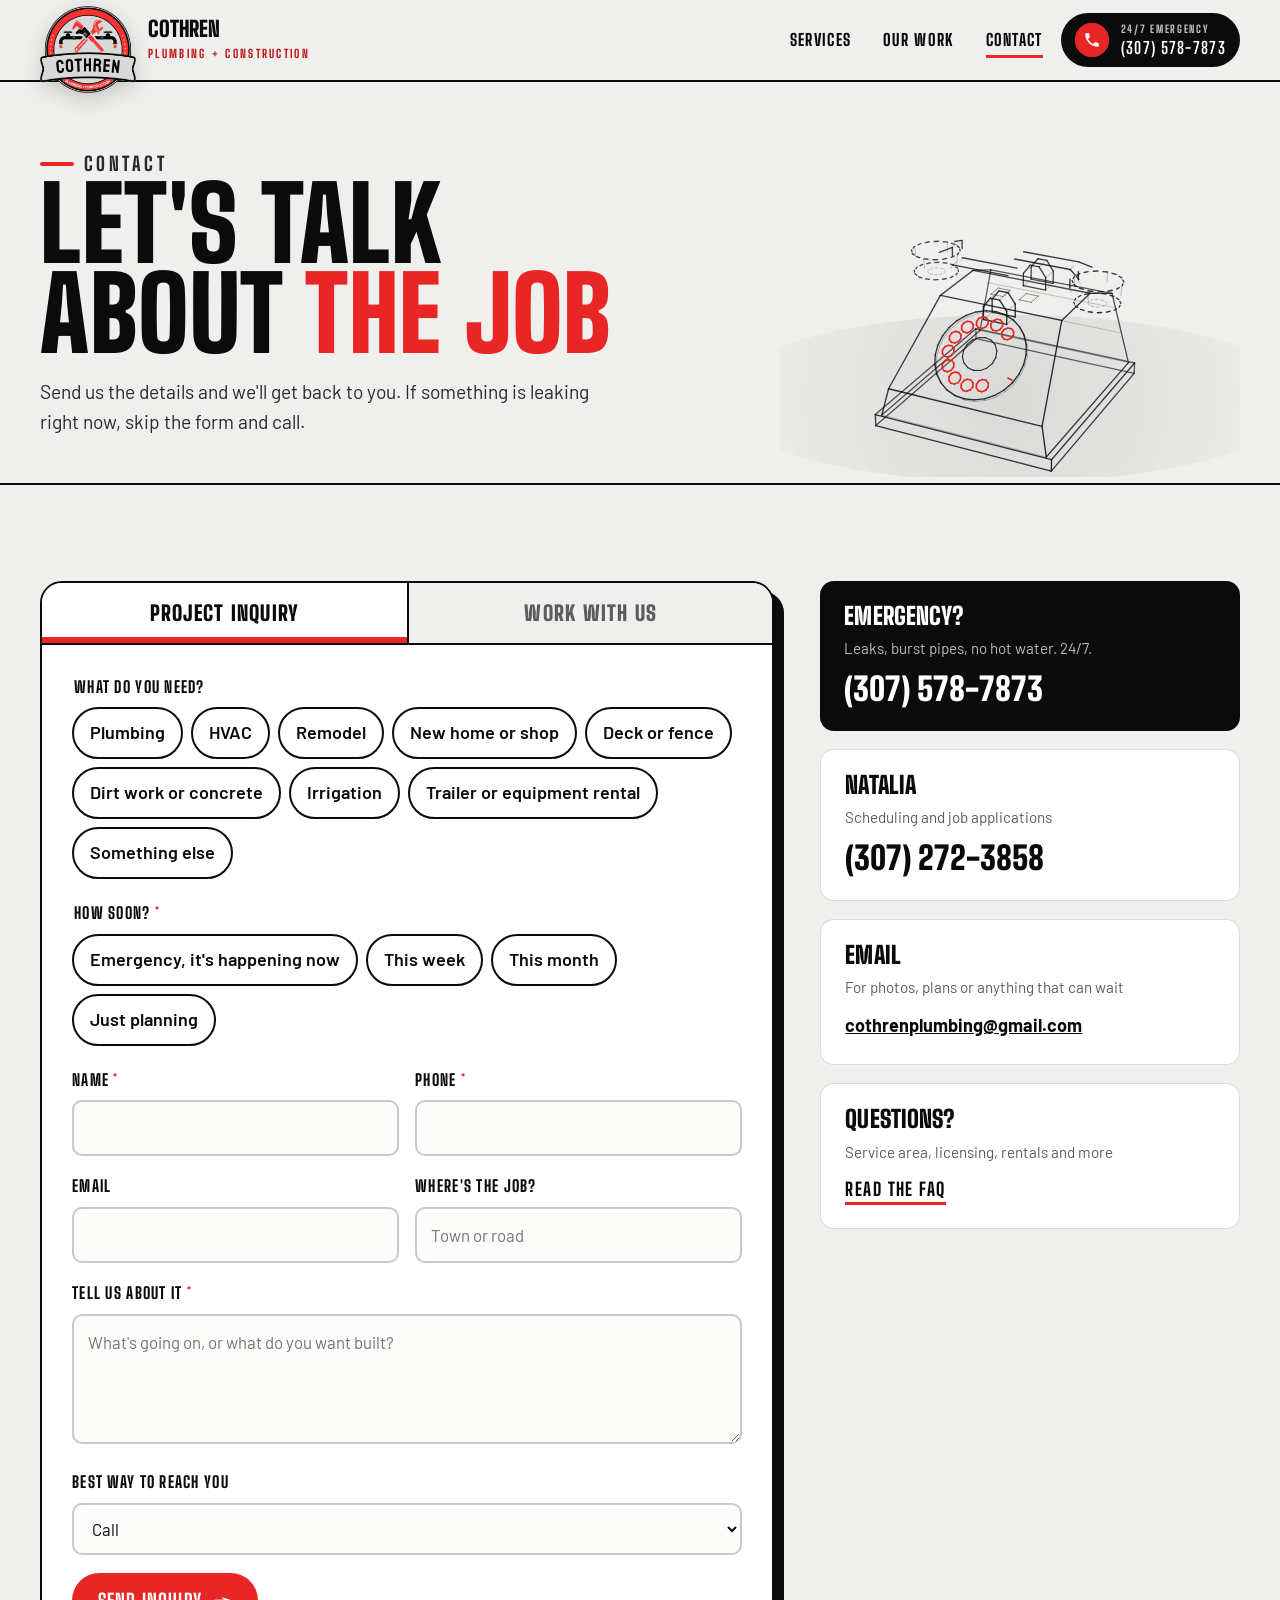
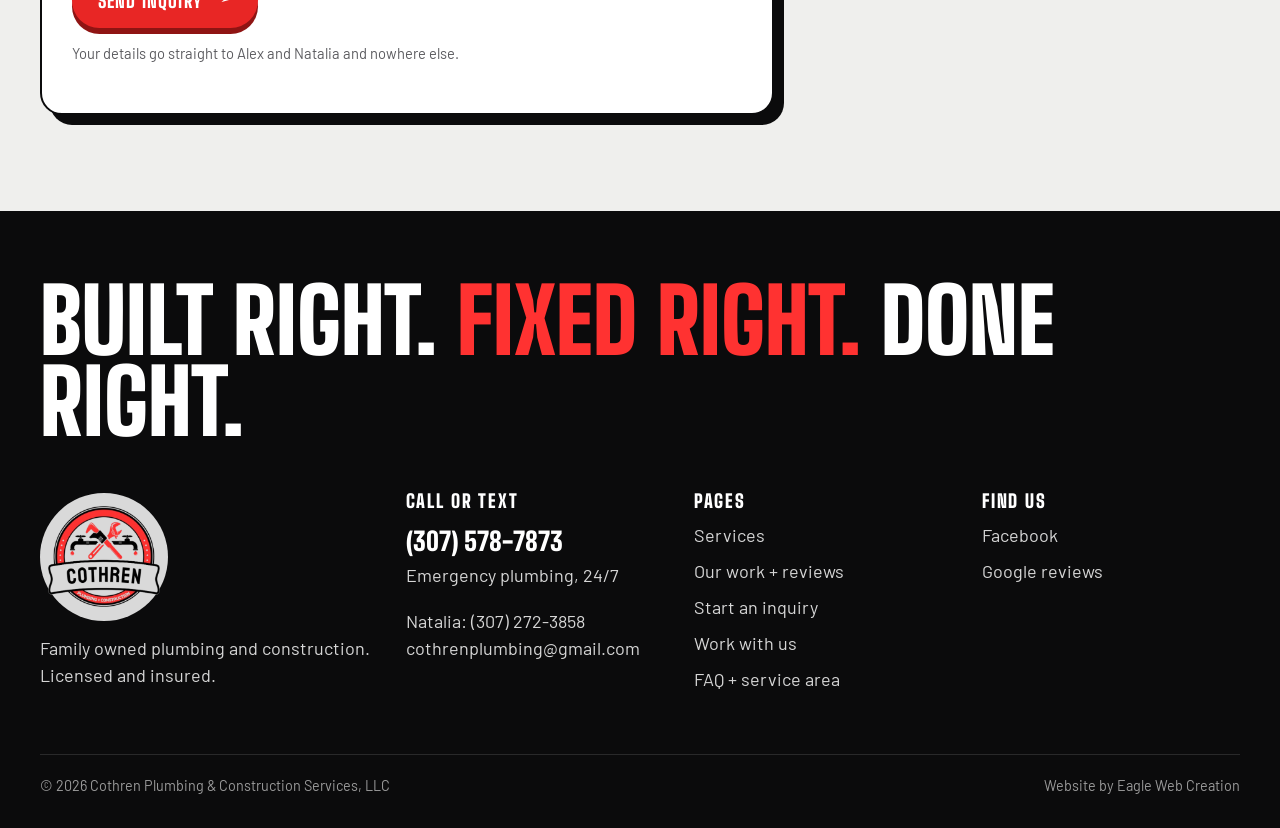
==== commit 03f51930: "Header spacing, empty plumbing photos, new 3D page graphics - Give the logo name and the 24/7 phone " ====
--- a/contact.html
+++ b/contact.html
@@ -52,17 +52,9 @@
     <h1>Let's talk<br>about <em>the job</em></h1>
     <p>Send us the details and we'll get back to you. If something is leaking right now, skip the form and call.</p>
   </div>
-  <svg class="mini-house" viewBox="0 0 420 260" fill="none" aria-hidden="true">
-  <path d="M30 250h360" stroke="#0B0B0C" stroke-width="3"/>
-  <path d="M60 250V120l110-80 110 80v130" stroke="#0B0B0C" stroke-width="3"/>
-  <path d="M280 250V150h90v100" stroke="#0B0B0C" stroke-width="3"/>
-  <path d="M40 135l130-95 130 95" stroke="#0B0B0C" stroke-width="3"/>
-  <rect x="95" y="160" width="40" height="40" stroke="#0B0B0C" stroke-width="2"/>
-  <rect x="190" y="185" width="40" height="65" stroke="#0B0B0C" stroke-width="2"/>
-  <rect x="298" y="185" width="54" height="65" stroke="#0B0B0C" stroke-width="2"/>
-  <path d="M150 250v-30h70v-90h40V60" stroke="#E82625" stroke-width="5" stroke-linecap="round" stroke-linejoin="round"/>
-  <line x1="260" y1="60" x2="260" y2="30" stroke="#E82625" stroke-width="5" stroke-linecap="round"/>
-</svg>
+  <div class="ph-art" role="img" aria-label="A 3D blueprint drawing of an old rotary phone ringing, with the handset lifting off the base">
+    <canvas data-scene="phone" aria-hidden="true"></canvas>
+  </div>
 </section>
 <section class="pad">
   <div class="wrap contact-grid">
@@ -169,6 +161,7 @@
   </div>
 </footer>
 <nav class="dock" aria-label="Quick contact"><a href="tel:+13075787873"><svg viewBox="0 0 24 24" width="18" height="18" aria-hidden="true"><path fill="currentColor" d="M6.6 10.8a15.1 15.1 0 0 0 6.6 6.6l2.2-2.2a1 1 0 0 1 1-.25 11.4 11.4 0 0 0 3.6.57 1 1 0 0 1 1 1V20a1 1 0 0 1-1 1A17 17 0 0 1 3 4a1 1 0 0 1 1-1h3.5a1 1 0 0 1 1 1c0 1.25.2 2.45.57 3.57a1 1 0 0 1-.25 1z"/></svg> Call</a><a href="/contact">Inquiry</a></nav>
-<script src="/site.js?v=1" defer></script>
+<script src="/site.js?v=2" defer></script>
+<script src="/scene3d.js?v=2" defer></script>
 </body>
 </html>
--- a/styles.css
+++ b/styles.css
@@ -50,21 +50,21 @@
 
 /* ---------- header: the badge hangs below the bar like a tag ---------- */
 .top { position: sticky; top: 0; z-index: 40; background: rgba(239, 239, 237, .92); backdrop-filter: saturate(1.4) blur(8px); -webkit-backdrop-filter: saturate(1.4) blur(8px); border-bottom: 2px solid var(--ink); }
-.top .wrap { display: flex; align-items: center; gap: 24px; height: 70px; }
+.top .wrap { display: flex; align-items: center; gap: 28px; height: 80px; }
 .brand { display: flex; align-items: center; gap: 12px; text-decoration: none; flex: 0 0 auto; align-self: flex-start; }
 .brand img { width: 96px; height: auto; margin-top: 6px; filter: drop-shadow(0 6px 10px rgba(0,0,0,.18)); transition: transform .3s ease; }
 .brand:hover img { transform: rotate(-6deg); }
-.brand .name { font-family: var(--display); font-weight: 900; text-transform: uppercase; line-height: .9; font-size: 1.35rem; margin-top: 20px; }
-.brand .name small { display: block; font-size: .72rem; letter-spacing: .2em; color: var(--red-ink); font-weight: 800; margin-top: 4px; }
+.brand .name { align-self: flex-start; font-family: var(--display); font-weight: 900; text-transform: uppercase; line-height: 1; font-size: 1.35rem; margin-top: 19px; }
+.brand .name small { display: block; font-size: .72rem; line-height: 1.2; letter-spacing: .2em; color: var(--red-ink); font-weight: 800; margin-top: 6px; }
 .nav { margin-left: auto; display: flex; align-items: center; gap: 4px; }
 .nav a { font-family: var(--display); font-weight: 800; text-transform: uppercase; letter-spacing: .08em; text-decoration: none; font-size: 1.02rem; padding: 10px 14px; border-radius: 999px; position: relative; }
 .nav a::after { content: ""; position: absolute; left: 14px; right: 14px; bottom: 5px; height: 3px; background: var(--red); transform: scaleX(0); transform-origin: left; transition: transform .25s ease; }
 .nav a:hover::after, .nav a[aria-current="page"]::after { transform: scaleX(1); }
-.call-pill { display: inline-flex; align-items: center; gap: 10px; background: var(--ink); color: #fff; text-decoration: none; padding: 8px 16px 8px 8px; border-radius: 999px; font-family: var(--display); font-weight: 800; letter-spacing: .05em; font-size: 1.05rem; white-space: nowrap; }
+.call-pill { display: inline-flex; align-items: center; gap: 12px; background: var(--ink); color: #fff; text-decoration: none; padding: 9px 20px 9px 9px; border-radius: 999px; font-family: var(--display); font-weight: 800; letter-spacing: .05em; font-size: 1.05rem; white-space: nowrap; }
 .call-pill .dot { width: 34px; height: 34px; border-radius: 50%; background: var(--red); display: grid; place-items: center; position: relative; }
 .call-pill .dot::after { content: ""; position: absolute; inset: 0; border-radius: 50%; border: 2px solid var(--red); animation: ping 2.2s ease-out infinite; }
-.call-pill small { display: block; font-size: .66rem; letter-spacing: .16em; color: #bdbdbd; line-height: 1; }
-.call-pill b { display: block; line-height: 1.05; }
+.call-pill small { display: block; font-size: .66rem; letter-spacing: .16em; color: #bdbdbd; line-height: 1.2; margin-bottom: 4px; }
+.call-pill b { display: block; line-height: 1.1; }
 @keyframes ping { from { transform: scale(1); opacity: .9; } to { transform: scale(1.8); opacity: 0; } }
 .menu-btn { display: none; margin-left: auto; background: var(--ink); color: #fff; border: 0; width: 48px; height: 48px; border-radius: 50%; cursor: pointer; }
 .menu-btn span { display: block; width: 20px; height: 2px; background: #fff; margin: 4px auto; transition: transform .2s ease, opacity .2s ease; }
@@ -72,11 +72,11 @@
 .menu-btn[aria-expanded="true"] span:nth-child(2) { opacity: 0; }
 .menu-btn[aria-expanded="true"] span:nth-child(3) { transform: translateY(-6px) rotate(-45deg); }
 @media (max-width: 980px) {
-  .top .wrap { height: 62px; }
+  .top .wrap { height: 68px; gap: 16px; }
   .brand img { width: 74px; }
-  .brand .name { margin-top: 14px; font-size: 1.15rem; }
+  .brand .name { margin-top: 15px; font-size: 1.15rem; }
   .menu-btn { display: block; }
-  .nav { position: fixed; inset: 62px 0 auto 0; flex-direction: column; align-items: stretch; gap: 0; background: var(--ink); padding: 18px 16px 26px; transform: translateY(-120%); transition: transform .3s ease; z-index: -1; }
+  .nav { position: fixed; inset: 68px 0 auto 0; flex-direction: column; align-items: stretch; gap: 0; background: var(--ink); padding: 18px 16px 26px; transform: translateY(-120%); transition: transform .3s ease; z-index: -1; }
   .nav.open { transform: none; }
   .nav a { color: #fff; font-size: 1.6rem; padding: 12px 6px; border-bottom: 1px solid rgba(255,255,255,.12); border-radius: 0; }
   .nav a::after { left: 6px; right: auto; width: 40px; bottom: 8px; }
@@ -112,14 +112,15 @@
 .hero-cta .or a { color: var(--red-ink); text-decoration: none; border-bottom: 3px solid currentColor; }
 .stage { position: relative; aspect-ratio: 7 / 5; min-height: 340px; touch-action: pan-y; }
 .stage canvas { position: absolute; inset: 0; width: 100%; height: 100%; }
-.stage .note { position: absolute; left: 0; top: 0; pointer-events: none; opacity: 0; transition: opacity .6s ease; will-change: transform; }
-.stage .note.on { opacity: 1; }
-.stage .note span { position: absolute; white-space: nowrap; font-family: var(--hand); font-weight: 700; font-size: 1.45rem; color: var(--ink); line-height: 1; }
-.stage .note i { position: absolute; width: 10px; height: 10px; border-radius: 50%; background: var(--red); left: -5px; top: -5px; box-shadow: 0 0 0 4px rgba(232,38,37,.18); }
-.stage .note.r span { left: 18px; top: -30px; }
-.stage .note.l span { right: 18px; top: -30px; }
-.stage .note.b span { left: 16px; top: 8px; }
-.stage .note.red span { color: var(--red-ink); }
+:is(.stage, .ph-art) .note { position: absolute; left: 0; top: 0; pointer-events: none; opacity: 0; transition: opacity .6s ease; will-change: transform; }
+:is(.stage, .ph-art) .note.on { opacity: 1; }
+:is(.stage, .ph-art) .note span { position: absolute; white-space: nowrap; font-family: var(--hand); font-weight: 700; font-size: 1.45rem; color: var(--ink); line-height: 1; }
+:is(.stage, .ph-art) .note i { position: absolute; width: 10px; height: 10px; border-radius: 50%; background: var(--red); left: -5px; top: -5px; box-shadow: 0 0 0 4px rgba(232,38,37,.18); }
+:is(.stage, .ph-art) .note.r span { left: 18px; top: -30px; }
+:is(.stage, .ph-art) .note.l span { right: 18px; top: -30px; }
+:is(.stage, .ph-art) .note.b span { left: 16px; top: 8px; }
+:is(.stage, .ph-art) .note.bl span { right: 16px; top: 8px; }
+:is(.stage, .ph-art) .note.red span { color: var(--red-ink); }
 .stage .hint { position: absolute; right: 6px; bottom: 0; font-family: var(--hand); font-size: 1.2rem; color: var(--muted); }
 @media (max-width: 900px) {
   .hero { padding-top: 46px; }
@@ -266,6 +267,11 @@
 .page-head h1 { font-size: clamp(3.2rem, 8vw, 6.4rem); line-height: .88; margin: 0 0 18px; }
 .page-head h1 em { font-style: normal; color: var(--red); }
 .page-head p { font-size: 1.2rem; max-width: 52ch; color: var(--ink-2); margin: 0; }
+.page-head .ph-art { position: absolute; right: max(16px, calc((100% - var(--wrap)) / 2)); top: 18px; bottom: 6px; width: min(460px, 38vw); touch-action: pan-y; }
+.page-head .ph-art canvas { position: absolute; inset: 0; width: 100%; height: 100%; }
+.page-head .ph-art .note span { font-size: 1.3rem; }
+@media (max-width: 1100px) { .page-head { padding-bottom: 20px; } .page-head .ph-art { position: relative; right: auto; top: auto; bottom: auto; width: min(560px, calc(100% - 32px)); height: 250px; margin: 22px auto 0; } }
+@media (max-width: 520px) { .page-head .ph-art { height: 220px; } .page-head .ph-art .note span { font-size: 1.1rem; } }
 .page-head .mini-house { position: absolute; right: max(16px, calc((100% - var(--wrap)) / 2)); bottom: -10px; width: min(420px, 40vw); opacity: .9; }
 .page-head .mini-house path, .page-head .mini-house line, .page-head .mini-house rect { stroke-dasharray: 600; stroke-dashoffset: 600; animation: draw 2.4s ease forwards; }
 @keyframes draw { to { stroke-dashoffset: 0; } }
@@ -325,6 +331,9 @@
 .g-d { grid-column: span 3; grid-row: span 3; } .g-e { grid-column: span 4; grid-row: span 4; } .g-f { grid-column: span 4; grid-row: span 3; }
 .g-g { grid-column: span 5; grid-row: span 3; } .g-h { grid-column: span 3; grid-row: span 3; }
 .gallery.filtered figure { grid-column: span 4; grid-row: span 3; }
+.gallery[hidden] { display: none; }
+.gal-empty { border: 2px dashed var(--line); padding: 46px 24px; text-align: center; font-family: var(--display); font-weight: 800; text-transform: uppercase; letter-spacing: .06em; font-size: 1.15rem; color: var(--muted); margin: 0; }
+.gal-empty span { display: block; margin-top: 8px; font-weight: 400; text-transform: none; letter-spacing: 0; font-size: 1rem; color: var(--ink-2); }
 @media (max-width: 760px) { .gallery { grid-template-columns: 1fr 1fr; grid-auto-rows: 150px; gap: 10px; } .gallery figure, .gallery.filtered figure { grid-column: span 1 !important; grid-row: span 1 !important; } .gallery figure:first-child { grid-column: span 2 !important; grid-row: span 2 !important; } .gallery figcaption { opacity: 1; transform: none; font-size: .82rem; padding: 6px 8px; } }
 .lightbox { position: fixed; inset: 0; z-index: 80; background: rgba(11,11,12,.94); display: grid; place-items: center; padding: 24px; }
 .lightbox[hidden] { display: none; }
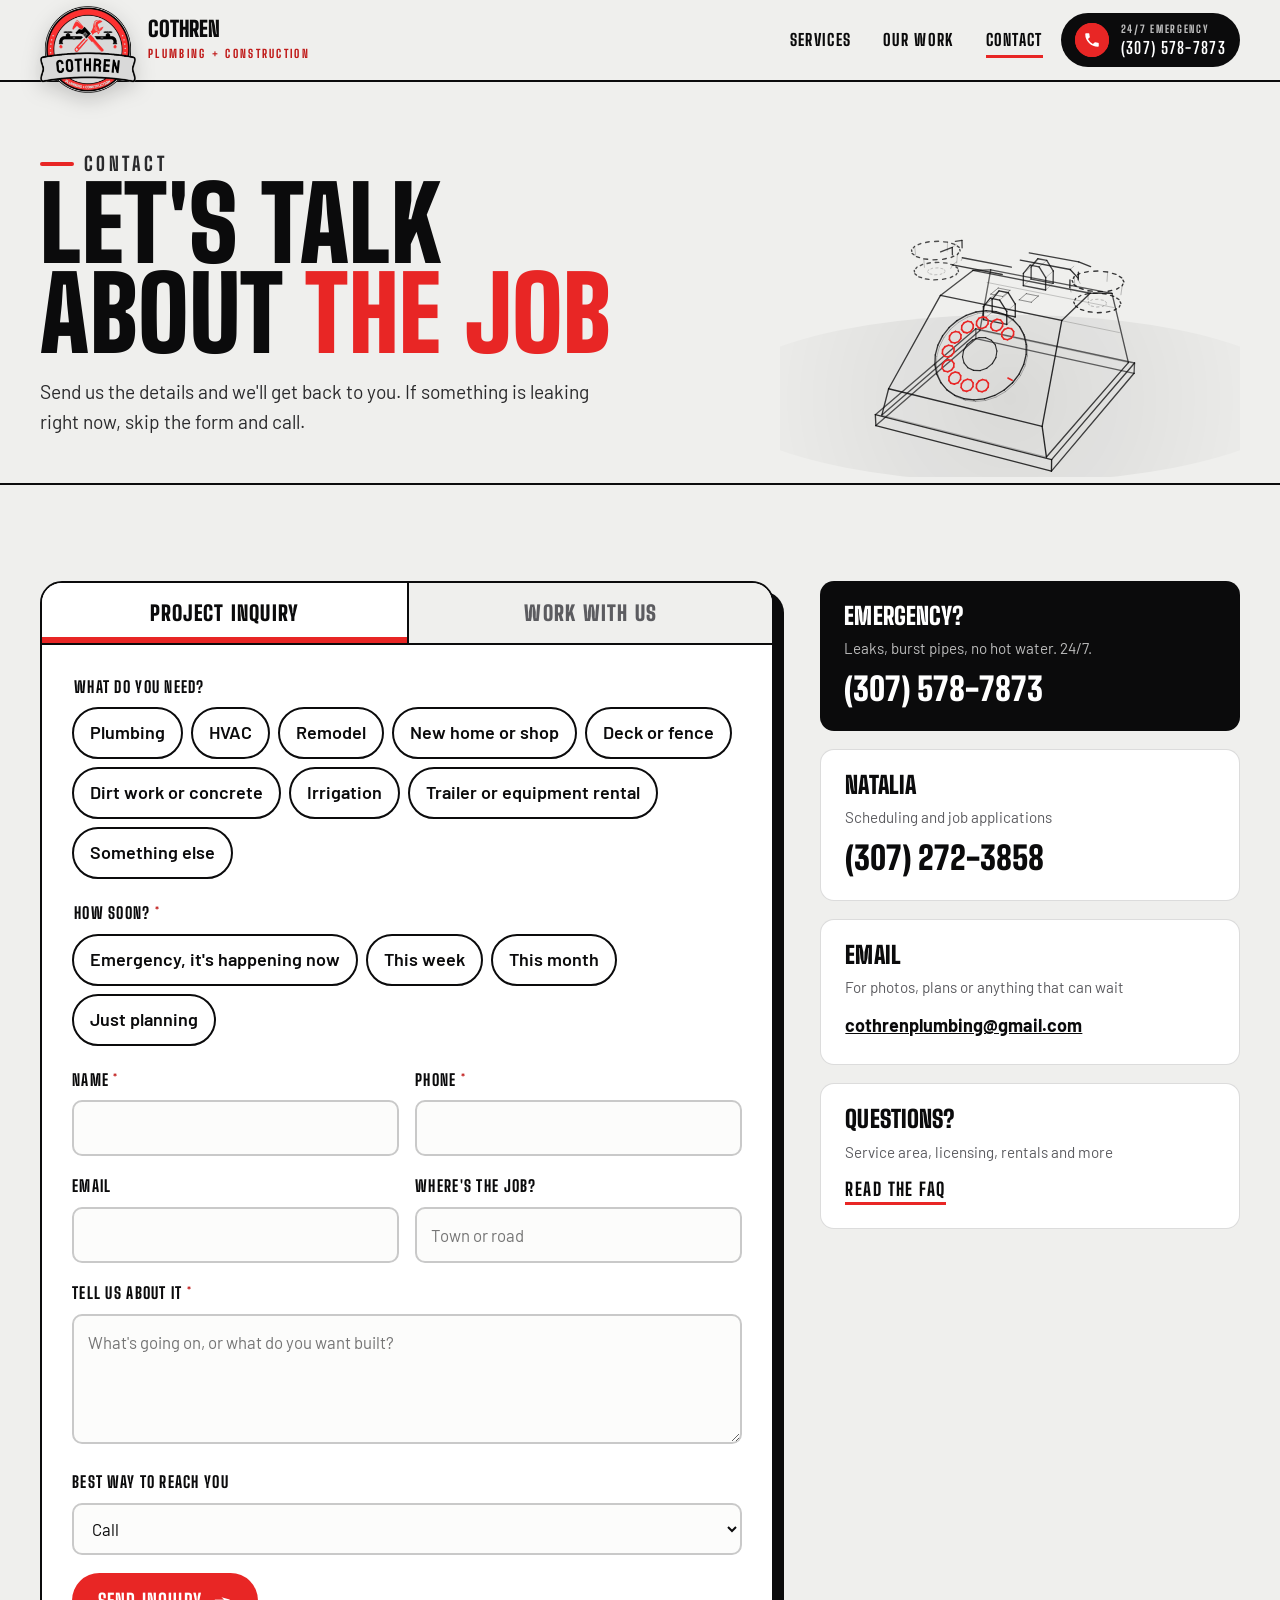
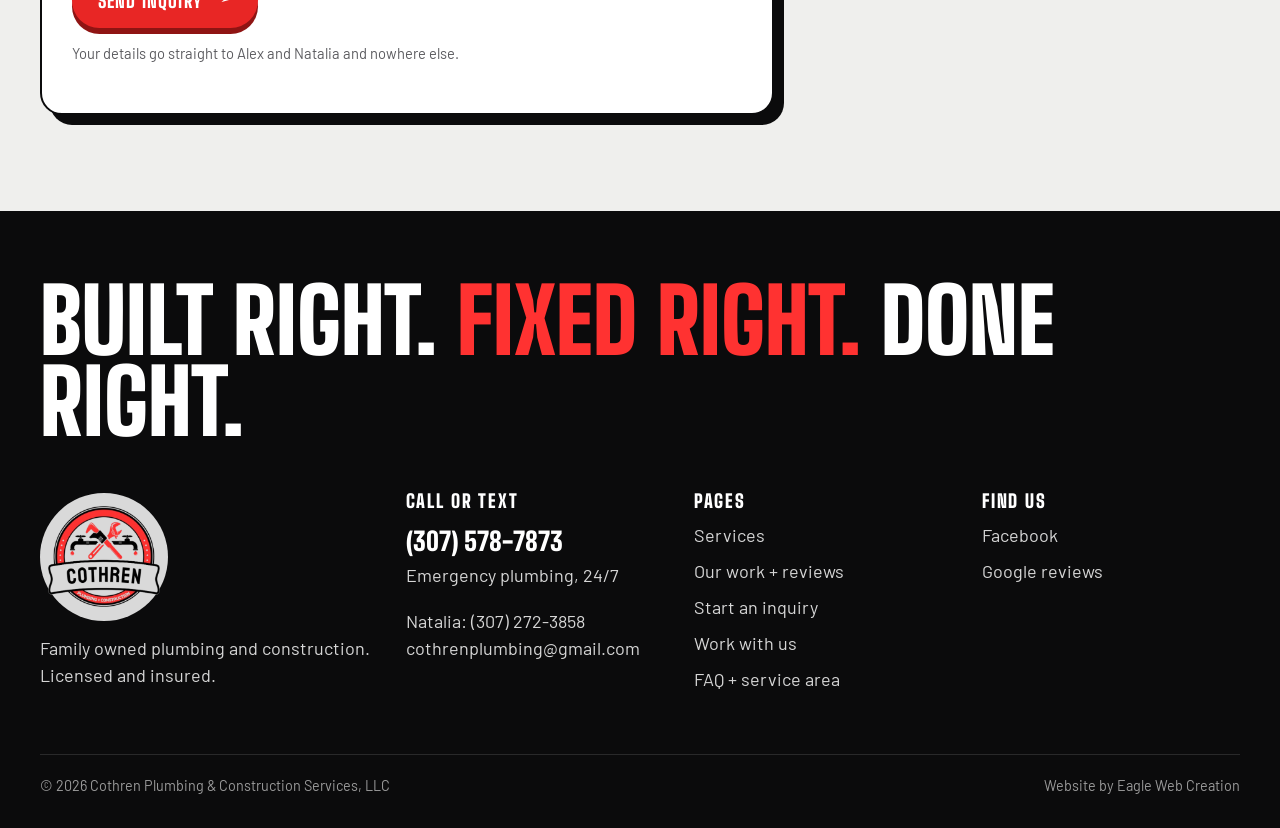
==== commit b7a9e763: "Bump stylesheet version so browsers load the new styles Co-Authored-By: Claude Opus 5.5 <noreply@ant" ====
--- a/contact.html
+++ b/contact.html
@@ -24,7 +24,7 @@
 <link rel="preconnect" href="https://fonts.googleapis.com">
 <link rel="preconnect" href="https://fonts.gstatic.com" crossorigin>
 <link rel="stylesheet" href="https://fonts.googleapis.com/css2?family=Barlow:wght@400;600;700&family=Big+Shoulders+Display:wght@800;900&family=Caveat:wght@700&display=swap">
-<link rel="stylesheet" href="/styles.css?v=1">
+<link rel="stylesheet" href="/styles.css?v=2">
 <script type="application/ld+json">{"@context":"https://schema.org","@type":["Plumber","GeneralContractor"],"@id":"https://cothrenplumbingandconstruction.com/#business","name":"Cothren Plumbing & Construction Services, LLC","alternateName":"Cothren Plumbing & Construction","slogan":"Built right. Fixed right. Done right.","url":"https://cothrenplumbingandconstruction.com/","logo":"https://cothrenplumbingandconstruction.com/images/icon-512.png","image":["https://cothrenplumbingandconstruction.com/images/og-cothren.jpg","https://cothrenplumbingandconstruction.com/images/work/kitchen-remodel.jpg","https://cothrenplumbingandconstruction.com/images/work/framing-log-cabin.jpg"],"telephone":"+13075787873","email":"cothrenplumbing@gmail.com","founder":[{"@type":"Person","name":"Alex Cothren"},{"@type":"Person","name":"Natalia Cothren"}],"address":{"@type":"PostalAddress","addressLocality":"Lovell","addressRegion":"WY","addressCountry":"US"},"areaServed":[{"@type":"City","name":"Lovell, Wyoming"},{"@type":"Place","name":"Big Horn Basin, Wyoming"}],"openingHoursSpecification":[{"@type":"OpeningHoursSpecification","dayOfWeek":["Monday","Tuesday","Wednesday","Thursday","Friday","Saturday","Sunday"],"opens":"00:00","closes":"23:59"}],"contactPoint":[{"@type":"ContactPoint","telephone":"+13075787873","contactType":"customer service","availableLanguage":"English"},{"@type":"ContactPoint","telephone":"+13072723858","contactType":"employment inquiries"}],"knowsAbout":["Plumbing","HVAC","Remodeling","New construction","Excavation","Concrete","Irrigation"],"hasOfferCatalog":{"@type":"OfferCatalog","name":"Plumbing and construction services","itemListElement":[{"@type":"Offer","itemOffered":{"@type":"Service","name":"Emergency plumbing"}},{"@type":"Offer","itemOffered":{"@type":"Service","name":"Plumbing repair"}},{"@type":"Offer","itemOffered":{"@type":"Service","name":"Water heater repair and replacement"}},{"@type":"Offer","itemOffered":{"@type":"Service","name":"Sewer and drain lines"}},{"@type":"Offer","itemOffered":{"@type":"Service","name":"HVAC"}},{"@type":"Offer","itemOffered":{"@type":"Service","name":"Full and partial remodels"}},{"@type":"Offer","itemOffered":{"@type":"Service","name":"Bathroom remodels"}},{"@type":"Offer","itemOffered":{"@type":"Service","name":"Flooring"}},{"@type":"Offer","itemOffered":{"@type":"Service","name":"Framing"}},{"@type":"Offer","itemOffered":{"@type":"Service","name":"Drywall"}},{"@type":"Offer","itemOffered":{"@type":"Service","name":"Painting"}},{"@type":"Offer","itemOffered":{"@type":"Service","name":"Window installation"}},{"@type":"Offer","itemOffered":{"@type":"Service","name":"New construction homes"}},{"@type":"Offer","itemOffered":{"@type":"Service","name":"New construction shops"}},{"@type":"Offer","itemOffered":{"@type":"Service","name":"Shed and garage builds"}},{"@type":"Offer","itemOffered":{"@type":"Service","name":"Deck and fence building and repair"}},{"@type":"Offer","itemOffered":{"@type":"Service","name":"Excavation"}},{"@type":"Offer","itemOffered":{"@type":"Service","name":"Dirt work"}},{"@type":"Offer","itemOffered":{"@type":"Service","name":"Concrete"}},{"@type":"Offer","itemOffered":{"@type":"Service","name":"Irrigation, pump and sprinkler installation and repair"}},{"@type":"Offer","itemOffered":{"@type":"Service","name":"Custom landscaping"}},{"@type":"Offer","itemOffered":{"@type":"Service","name":"Trailer and equipment rentals"}}]},"sameAs":["https://www.facebook.com/profile.php?id=100093458192130","https://maps.google.com/?cid=2428096100766820011"]}</script>
 <script type="application/ld+json">{"@context":"https://schema.org","@type":"BreadcrumbList","itemListElement":[{"@type":"ListItem","position":1,"name":"Home","item":"https://cothrenplumbingandconstruction.com/"},{"@type":"ListItem","position":2,"name":"Contact","item":"https://cothrenplumbingandconstruction.com/contact"}]}</script>
 </head>
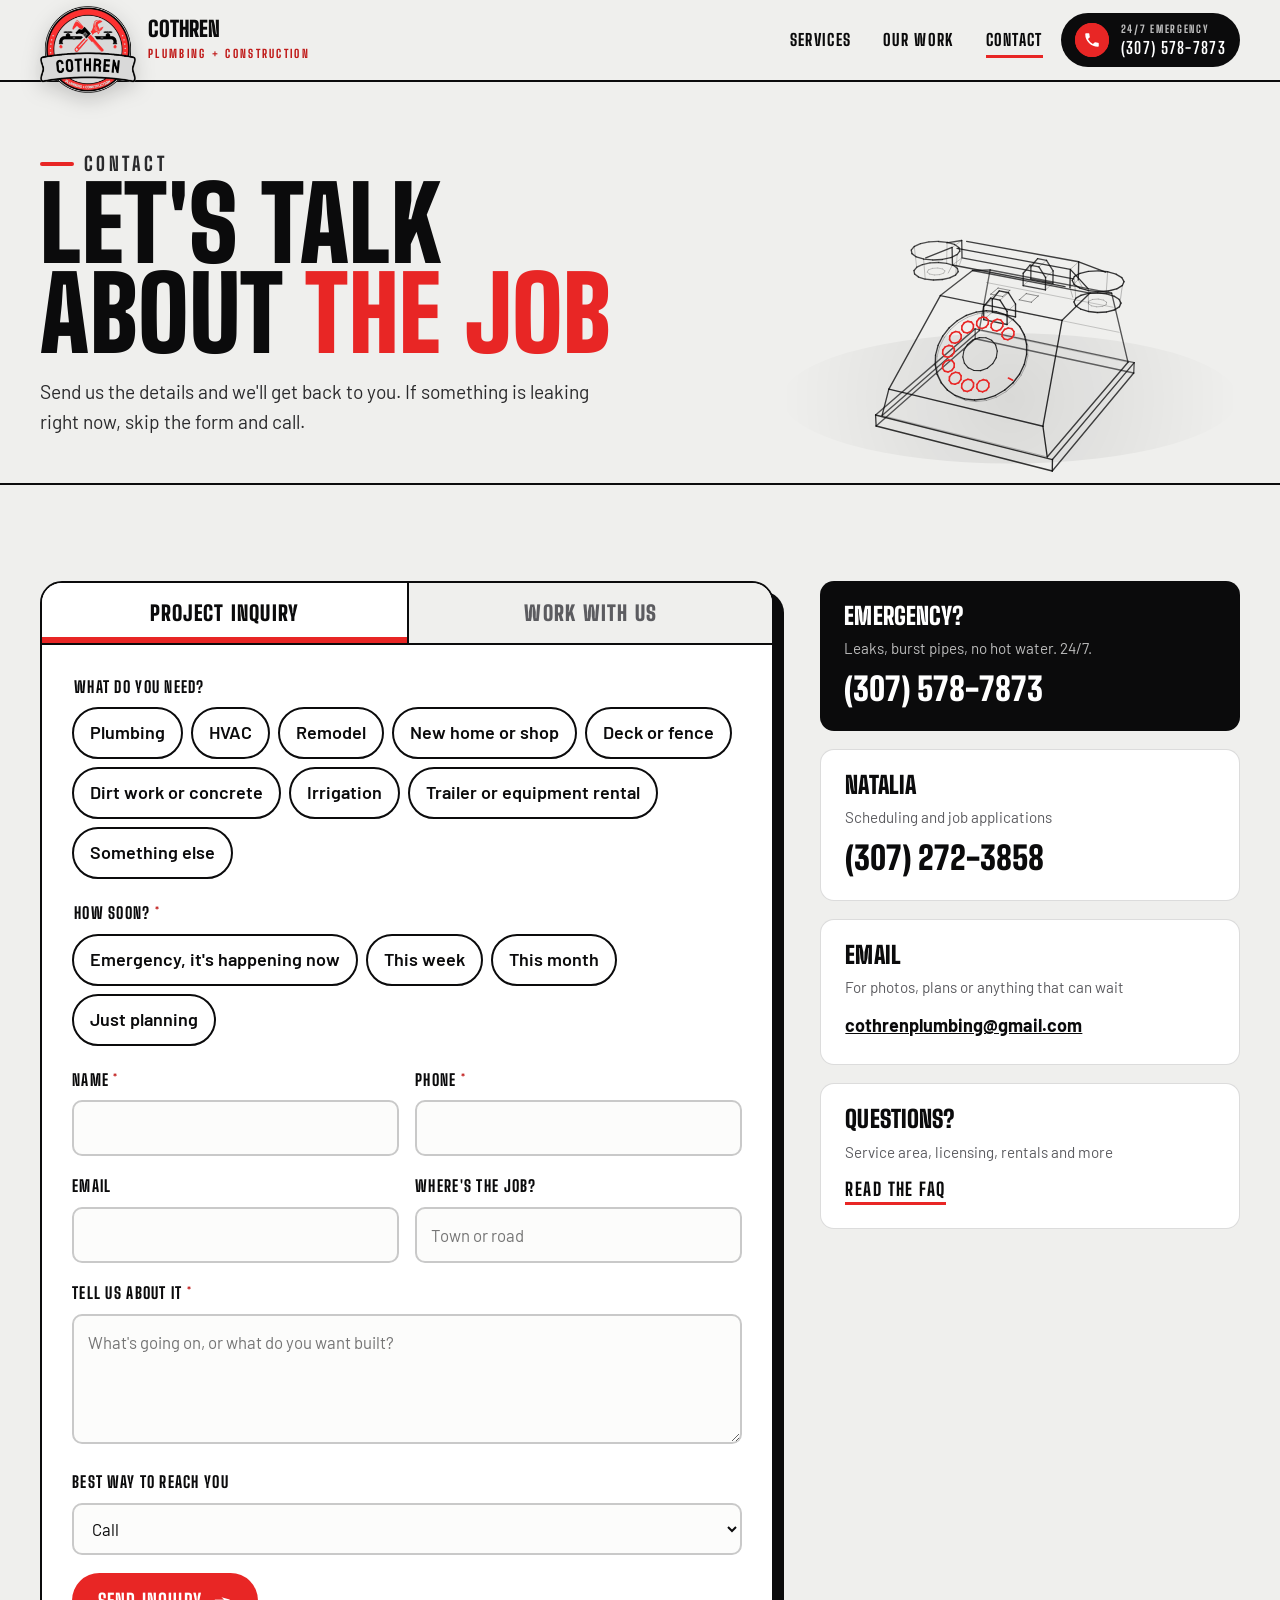
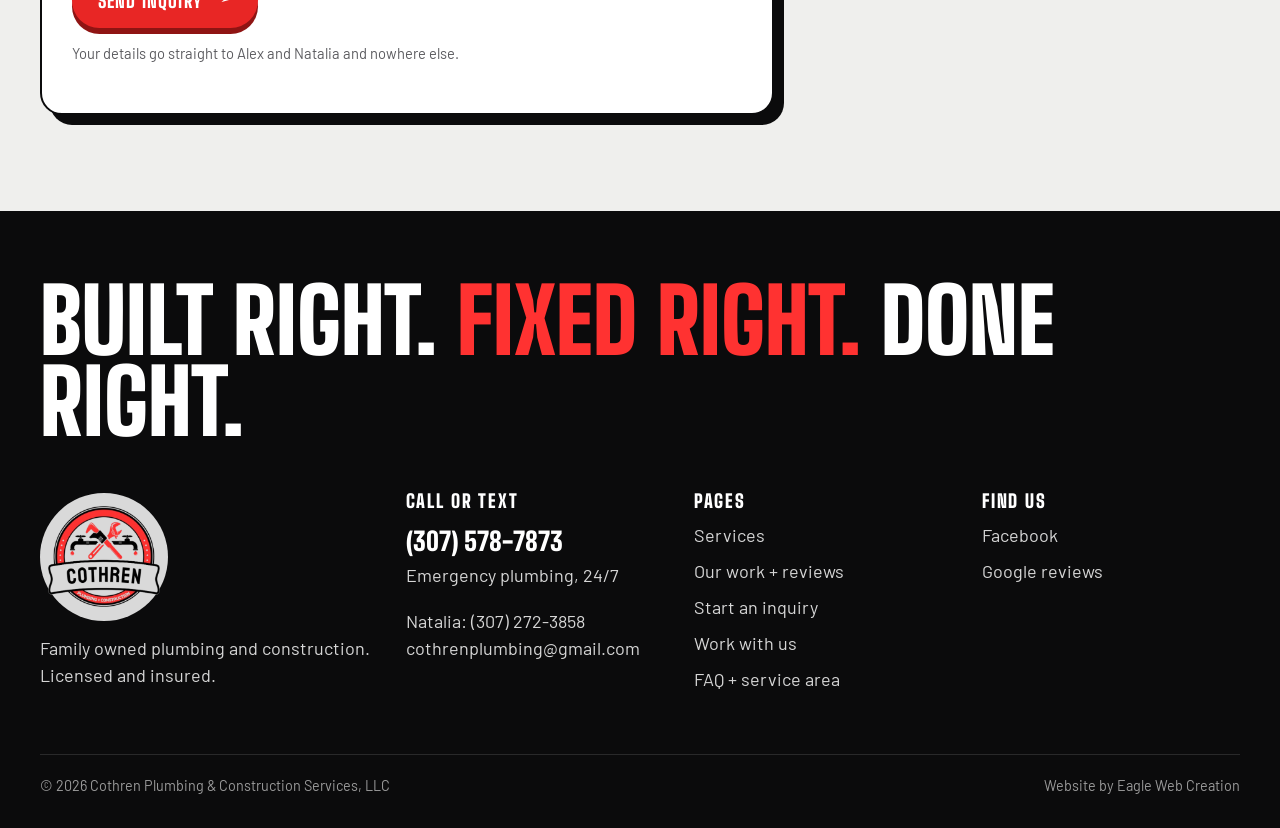
==== commit 423b450b: "Sharper 3D graphics on phones, more space in the home motto, keep shadows and excavator in frame Co-" ====
--- a/contact.html
+++ b/contact.html
@@ -24,7 +24,7 @@
 <link rel="preconnect" href="https://fonts.googleapis.com">
 <link rel="preconnect" href="https://fonts.gstatic.com" crossorigin>
 <link rel="stylesheet" href="https://fonts.googleapis.com/css2?family=Barlow:wght@400;600;700&family=Big+Shoulders+Display:wght@800;900&family=Caveat:wght@700&display=swap">
-<link rel="stylesheet" href="/styles.css?v=2">
+<link rel="stylesheet" href="/styles.css?v=3">
 <script type="application/ld+json">{"@context":"https://schema.org","@type":["Plumber","GeneralContractor"],"@id":"https://cothrenplumbingandconstruction.com/#business","name":"Cothren Plumbing & Construction Services, LLC","alternateName":"Cothren Plumbing & Construction","slogan":"Built right. Fixed right. Done right.","url":"https://cothrenplumbingandconstruction.com/","logo":"https://cothrenplumbingandconstruction.com/images/icon-512.png","image":["https://cothrenplumbingandconstruction.com/images/og-cothren.jpg","https://cothrenplumbingandconstruction.com/images/work/kitchen-remodel.jpg","https://cothrenplumbingandconstruction.com/images/work/framing-log-cabin.jpg"],"telephone":"+13075787873","email":"cothrenplumbing@gmail.com","founder":[{"@type":"Person","name":"Alex Cothren"},{"@type":"Person","name":"Natalia Cothren"}],"address":{"@type":"PostalAddress","addressLocality":"Lovell","addressRegion":"WY","addressCountry":"US"},"areaServed":[{"@type":"City","name":"Lovell, Wyoming"},{"@type":"Place","name":"Big Horn Basin, Wyoming"}],"openingHoursSpecification":[{"@type":"OpeningHoursSpecification","dayOfWeek":["Monday","Tuesday","Wednesday","Thursday","Friday","Saturday","Sunday"],"opens":"00:00","closes":"23:59"}],"contactPoint":[{"@type":"ContactPoint","telephone":"+13075787873","contactType":"customer service","availableLanguage":"English"},{"@type":"ContactPoint","telephone":"+13072723858","contactType":"employment inquiries"}],"knowsAbout":["Plumbing","HVAC","Remodeling","New construction","Excavation","Concrete","Irrigation"],"hasOfferCatalog":{"@type":"OfferCatalog","name":"Plumbing and construction services","itemListElement":[{"@type":"Offer","itemOffered":{"@type":"Service","name":"Emergency plumbing"}},{"@type":"Offer","itemOffered":{"@type":"Service","name":"Plumbing repair"}},{"@type":"Offer","itemOffered":{"@type":"Service","name":"Water heater repair and replacement"}},{"@type":"Offer","itemOffered":{"@type":"Service","name":"Sewer and drain lines"}},{"@type":"Offer","itemOffered":{"@type":"Service","name":"HVAC"}},{"@type":"Offer","itemOffered":{"@type":"Service","name":"Full and partial remodels"}},{"@type":"Offer","itemOffered":{"@type":"Service","name":"Bathroom remodels"}},{"@type":"Offer","itemOffered":{"@type":"Service","name":"Flooring"}},{"@type":"Offer","itemOffered":{"@type":"Service","name":"Framing"}},{"@type":"Offer","itemOffered":{"@type":"Service","name":"Drywall"}},{"@type":"Offer","itemOffered":{"@type":"Service","name":"Painting"}},{"@type":"Offer","itemOffered":{"@type":"Service","name":"Window installation"}},{"@type":"Offer","itemOffered":{"@type":"Service","name":"New construction homes"}},{"@type":"Offer","itemOffered":{"@type":"Service","name":"New construction shops"}},{"@type":"Offer","itemOffered":{"@type":"Service","name":"Shed and garage builds"}},{"@type":"Offer","itemOffered":{"@type":"Service","name":"Deck and fence building and repair"}},{"@type":"Offer","itemOffered":{"@type":"Service","name":"Excavation"}},{"@type":"Offer","itemOffered":{"@type":"Service","name":"Dirt work"}},{"@type":"Offer","itemOffered":{"@type":"Service","name":"Concrete"}},{"@type":"Offer","itemOffered":{"@type":"Service","name":"Irrigation, pump and sprinkler installation and repair"}},{"@type":"Offer","itemOffered":{"@type":"Service","name":"Custom landscaping"}},{"@type":"Offer","itemOffered":{"@type":"Service","name":"Trailer and equipment rentals"}}]},"sameAs":["https://www.facebook.com/profile.php?id=100093458192130","https://maps.google.com/?cid=2428096100766820011"]}</script>
 <script type="application/ld+json">{"@context":"https://schema.org","@type":"BreadcrumbList","itemListElement":[{"@type":"ListItem","position":1,"name":"Home","item":"https://cothrenplumbingandconstruction.com/"},{"@type":"ListItem","position":2,"name":"Contact","item":"https://cothrenplumbingandconstruction.com/contact"}]}</script>
 </head>
@@ -162,6 +162,6 @@
 </footer>
 <nav class="dock" aria-label="Quick contact"><a href="tel:+13075787873"><svg viewBox="0 0 24 24" width="18" height="18" aria-hidden="true"><path fill="currentColor" d="M6.6 10.8a15.1 15.1 0 0 0 6.6 6.6l2.2-2.2a1 1 0 0 1 1-.25 11.4 11.4 0 0 0 3.6.57 1 1 0 0 1 1 1V20a1 1 0 0 1-1 1A17 17 0 0 1 3 4a1 1 0 0 1 1-1h3.5a1 1 0 0 1 1 1c0 1.25.2 2.45.57 3.57a1 1 0 0 1-.25 1z"/></svg> Call</a><a href="/contact">Inquiry</a></nav>
 <script src="/site.js?v=2" defer></script>
-<script src="/scene3d.js?v=2" defer></script>
+<script src="/scene3d.js?v=3" defer></script>
 </body>
 </html>
--- a/styles.css
+++ b/styles.css
@@ -98,7 +98,7 @@
 /* ---------- home hero: motto left, 3D house right ---------- */
 .hero { position: relative; overflow: hidden; padding: 70px 0 40px; }
 .hero .wrap { display: grid; grid-template-columns: minmax(0, 5fr) minmax(0, 7fr); align-items: center; gap: 10px; }
-.motto { font-size: clamp(3.6rem, 9vw, 7.6rem); line-height: .86; margin: 0 0 26px; }
+.motto { font-size: clamp(3.6rem, 9vw, 7.6rem); line-height: .94; margin: 0 0 26px; }
 .motto span { display: block; position: relative; width: max-content; max-width: 100%; }
 .motto .ln { opacity: 0; transform: translateY(24px); animation: rise .7s cubic-bezier(.2,.8,.2,1) forwards; }
 .motto .ln:nth-child(2) { animation-delay: .18s; color: var(--red); }
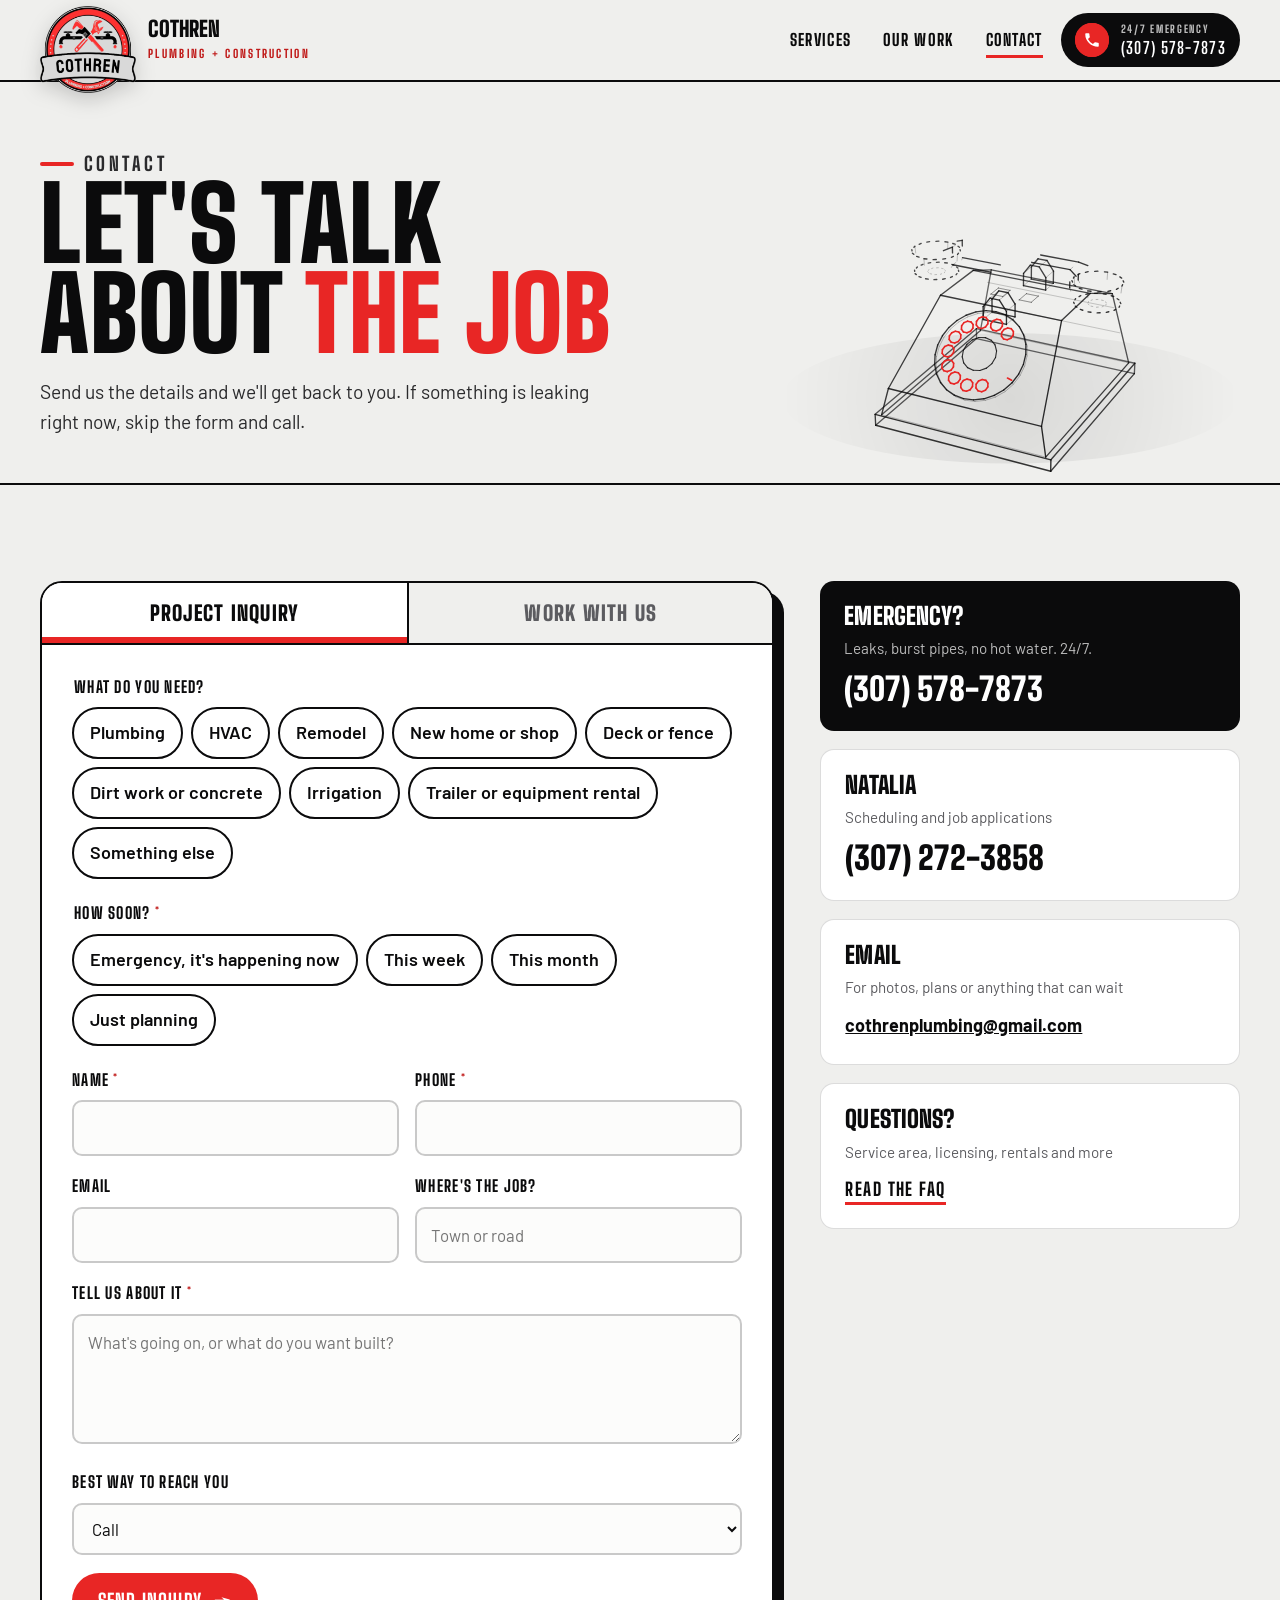
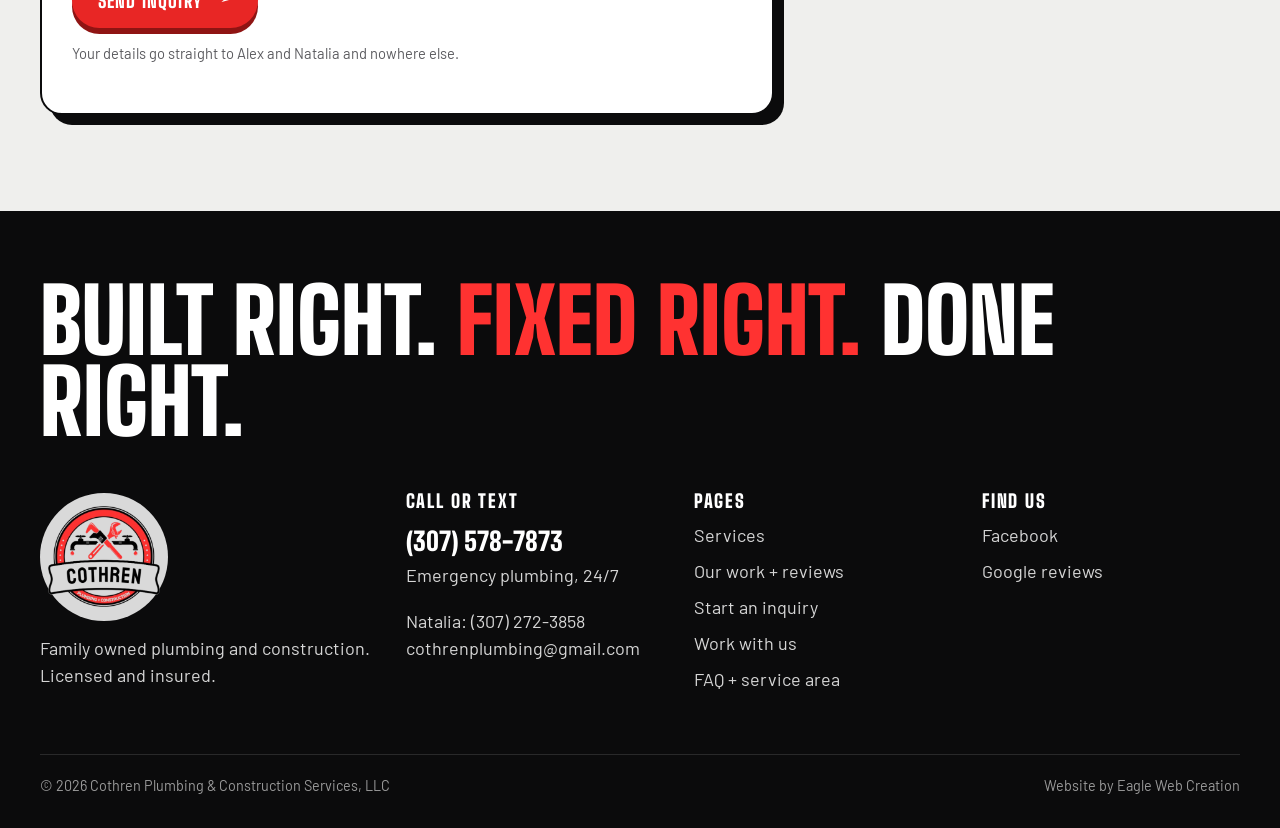
==== commit 709bd7b9: "New link preview image: Cothren logo with Built right. Fixed right. Done right. The old og:image poi" ====
--- a/contact.html
+++ b/contact.html
@@ -13,10 +13,10 @@
 <meta property="og:title" content="Start an Inquiry or Apply to Work With Us | Cothren Plumbing &amp; Construction">
 <meta property="og:description" content="Tell Cothren Plumbing &amp; Construction about your plumbing, remodel, build or dirt work job, or send an inquiry about working on the crew. Emergency plumbing: call 24/7.">
 <meta property="og:url" content="https://cothrenplumbingandconstruction.com/contact">
-<meta property="og:image" content="https://cothrenplumbingandconstruction.com/images/og-cothren.jpg">
+<meta property="og:image" content="https://cothren.eaglewebcreation.com/images/og-cothren-v2.jpg">
 <meta property="og:image:width" content="1200">
 <meta property="og:image:height" content="630">
-<meta property="og:image:alt" content="Cothren Plumbing &amp; Construction badge logo with the words Built right. Fixed right. Done right.">
+<meta property="og:image:alt" content="The Cothren Plumbing &amp; Construction badge logo beside the words Built right. Fixed right. Done right.">
 <meta name="twitter:card" content="summary_large_image">
 <link rel="icon" href="/favicon.ico" sizes="any">
 <link rel="icon" href="/images/favicon-32.png" type="image/png" sizes="32x32">
